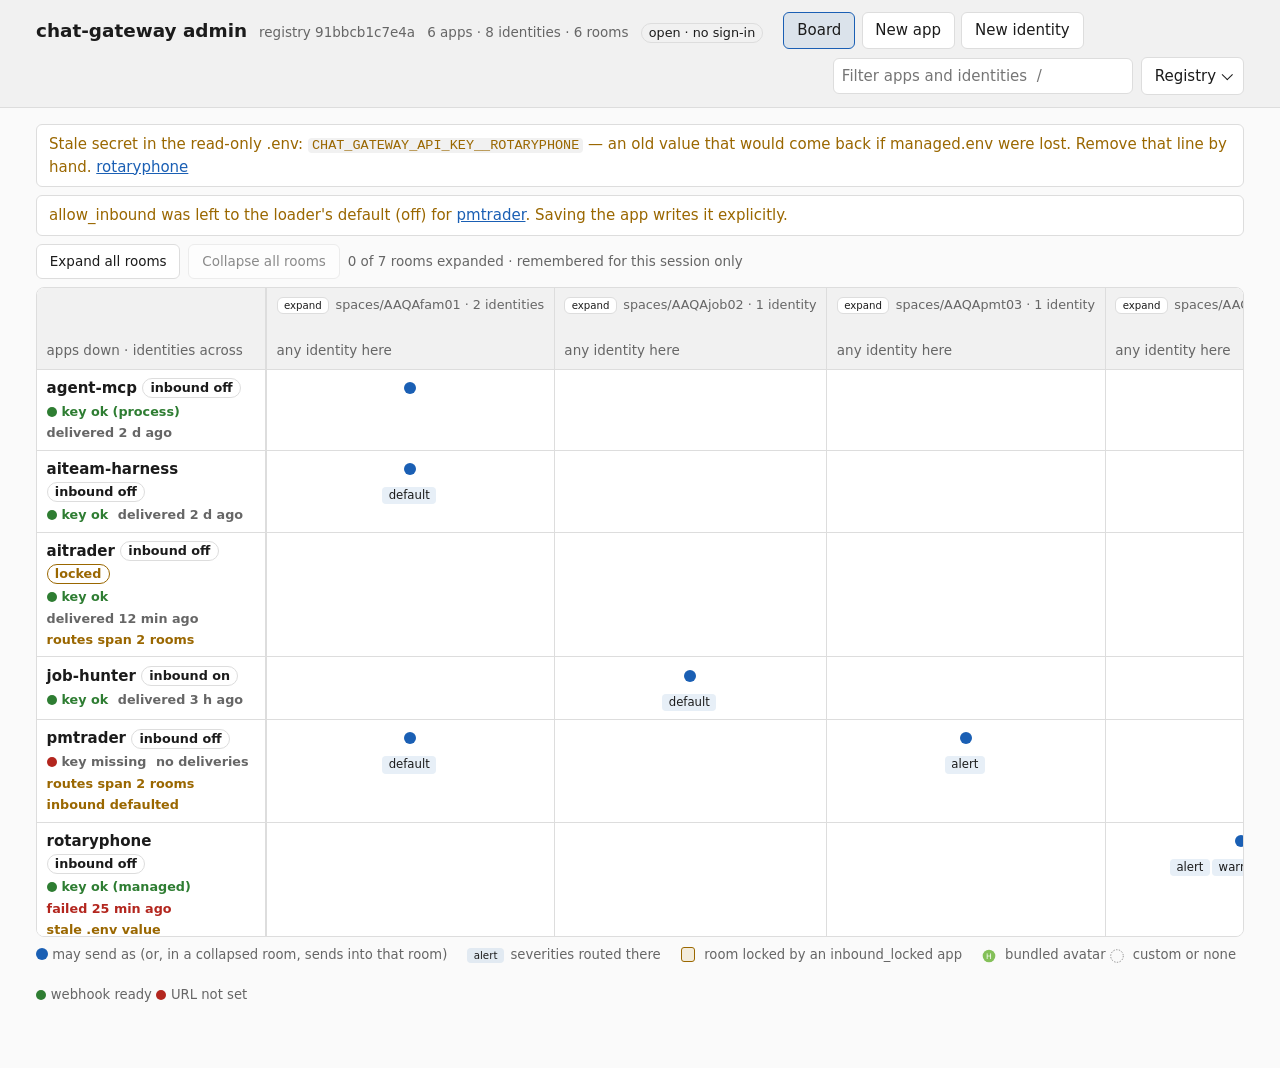
==== docs/design-handoffs/admin-console-ux/mockups/index.html @ a99b8648 "docs(CG-92): admin console management-surface design — grant matrix, inspectors, avatars — with the " ====
<!doctype html>
<!--
  THROWAWAY VISUAL MOCKUP — chat-gateway admin console, CG-92 (recommended option C:
  grant matrix + inspectors). Companion to the CG-92 spec and the handoff overview.

  This is NOT product code. It uses inline <style> and <script>, which the real
  /admin page's CSP forbids; it renders fake data; every "write" only toasts
  (creating an identity and changing an avatar update in-memory fake state so
  the flows can be seen working). Open from file://. No external resources.

  Revision 2026-10-16 (D5, D6): the matrix scrolls in its own bounded region
  with sticky headers and a sticky app column; room groups collapse to one
  column (all collapsed by default; a room expands when it holds a grant of the
  app last opened in an inspector); avatar picker on the new-identity stepper
  and the identity inspector. Inline SVG circles stand in for the twenty PNG
  icons under assets/avatars/png/; the names below are placeholders.

  Fake data mirrors config/registry.example.yaml plus two more apps
  (rotaryphone, pmtrader — pmtrader shares pm-familyworkspace with
  aiteam-harness and agent-mcp) and one unused identity with no room recorded.
  Space ids, keys and env values are invented.
-->
<html lang="en">
<head>
<meta charset="utf-8">
<meta name="viewport" content="width=device-width, initial-scale=1">
<title>Gateway Admin — mockup</title>
<style>
:root { --bg:#fafafa; --fg:#1b1b1b; --muted:#666; --line:#ddd; --accent:#1a5fb4; --warn:#9a6700; --err:#b3261e; --card:#fff; --ok:#2e7d32;
  --panel:#f1f1f1; --locked-bg:rgba(154,103,0,.08); --accent-soft:rgba(26,95,180,.10); --locked-solid:#f3ecdc; }
@media (prefers-color-scheme: dark) { :root { --bg:#161616; --fg:#e8e8e8; --muted:#9a9a9a; --line:#333; --accent:#78aeed; --warn:#e5b45b; --err:#f2b8b5; --card:#1f1f1f; --ok:#8bd08f;
  --panel:#1b1b1b; --locked-bg:rgba(229,180,91,.10); --accent-soft:rgba(120,174,237,.14); --locked-solid:#2a2519; } }
* { box-sizing:border-box; }
html, body { overflow-x:hidden; }
body { margin:0; font:15px/1.5 system-ui, sans-serif; background:var(--bg); color:var(--fg); }
::selection { background:var(--accent); color:#fff; }
a { color:var(--accent); }
button { font:inherit; padding:.4rem .8rem; border:1px solid var(--line); border-radius:6px; background:var(--card); color:var(--fg); cursor:pointer; transition:background .15s, border-color .15s; }
button:hover:not(:disabled) { border-color:var(--muted); }
button:focus-visible, input:focus-visible, select:focus-visible, textarea:focus-visible, [tabindex]:focus-visible, summary:focus-visible { outline:2px solid var(--accent); outline-offset:1px; }
button:disabled { opacity:.5; cursor:not-allowed; }
button.primary { background:var(--accent); color:#fff; border-color:var(--accent); }
button.danger { color:var(--err); border-color:var(--err); }
button.danger-solid { background:var(--err); color:#fff; border-color:var(--err); }
button.link { border:none; background:none; padding:0; color:var(--accent); text-decoration:underline; }
button.toggle { padding:0 .4rem; font-size:.8em; line-height:1.5; margin-right:.4rem; }
input, select, textarea { font:inherit; padding:.35rem .5rem; border:1px solid var(--line); border-radius:6px; background:var(--card); color:var(--fg); width:100%; max-width:100%; }
input[type=checkbox], input[type=radio] { width:auto; margin:0 .4rem 0 0; vertical-align:-2px; }
input:disabled, select:disabled, textarea:disabled { opacity:.6; }
label { display:block; margin:.5rem 0; }
fieldset { border:1px solid var(--line); border-radius:8px; margin:1rem 0; padding:.5rem 1rem 1rem; min-width:0; background:var(--card); }
legend { font-weight:600; padding:0 .3rem; }
h1 { font-size:1.15rem; margin:0; }
h2 { font-size:1.25rem; margin:1.25rem 0 .5rem; }
h3 { font-size:1.05rem; margin:1rem 0 .4rem; }
code { word-break:break-all; font-size:.9em; background:var(--panel); padding:0 .25rem; border-radius:4px; }
pre { overflow-x:auto; max-width:100%; background:var(--panel); border:1px solid var(--line); border-radius:6px; padding:.75rem; font-size:.85em; }
.muted { color:var(--muted); }
.warn { color:var(--warn); }
.error { color:var(--err); }
.ok { color:var(--ok); }
.small { font-size:.9em; }
.vh { position:absolute; width:1px; height:1px; overflow:hidden; clip:rect(0 0 0 0); white-space:nowrap; }
.num { font-variant-numeric:tabular-nums; }

/* shell */
header { border-bottom:1px solid var(--line); background:var(--panel); }
.bar { max-width:1240px; margin:0 auto; padding:.75rem 16px; display:flex; flex-wrap:wrap; gap:.5rem 1rem; align-items:center; }
.bar .title { display:flex; gap:.75rem; align-items:baseline; flex-wrap:wrap; }
.bar nav { display:flex; gap:.4rem; flex-wrap:wrap; }
.bar nav button[aria-current=page] { background:var(--accent-soft); border-color:var(--accent); }
.bar .grow { flex:1 1 220px; display:flex; gap:.5rem; justify-content:flex-end; align-items:center; }
.bar .grow input { max-width:300px; }
details.menu { position:relative; }
details.menu summary { list-style:none; cursor:pointer; padding:.4rem .8rem; border:1px solid var(--line); border-radius:6px; background:var(--card); display:inline-flex; align-items:center; gap:.4rem; }
details.menu summary::after { content:""; width:.45em; height:.45em; border-right:1.5px solid currentColor; border-bottom:1.5px solid currentColor; transform:rotate(45deg) translateY(-2px); }
details.menu[open] summary::after { transform:rotate(-135deg) translateY(2px); }
details.menu .sheet { position:absolute; right:0; top:calc(100% + 4px); min-width:300px; background:var(--card); border:1px solid var(--line); border-radius:8px; padding:.5rem; z-index:5; box-shadow:0 6px 18px rgba(0,0,0,.12); }
details.menu .sheet button { display:block; width:100%; text-align:left; border:none; background:none; padding:.5rem .6rem; border-radius:6px; }
details.menu .sheet button:hover { background:var(--accent-soft); }
details.menu .sheet .small { padding:0 .6rem .4rem; }
main { max-width:1240px; margin:0 auto; padding:1rem 16px 4rem; position:relative; }
#banners p { margin:0 0 .5rem; padding:.5rem .75rem; border:1px solid var(--line); border-radius:6px; background:var(--card); }
#notices { position:fixed; top:.75rem; right:.75rem; display:flex; flex-direction:column; gap:.5rem; z-index:20; max-width:min(420px, calc(100vw - 1.5rem)); }
.notice { background:var(--card); border:1px solid var(--line); border-radius:8px; padding:.6rem .8rem; box-shadow:0 6px 18px rgba(0,0,0,.14); display:flex; gap:.6rem; align-items:flex-start; }
.notice.alert { border-color:var(--err); }
.notice.status { border-color:var(--ok); }
.notice p { margin:0; flex:1; white-space:pre-line; }
.crumb { margin:.25rem 0 .5rem; color:var(--muted); font-size:.95em; }

/* primitives */
.pill { display:inline-block; padding:0 .45rem; margin-right:.25rem; border-radius:999px; border:1px solid var(--line); font-size:.85em; line-height:1.4; vertical-align:middle; }
.pill.warn { color:var(--warn); border-color:var(--warn); }
.pill.err { color:var(--err); border-color:var(--err); }
.chip { display:inline-block; padding:0 .4rem; border-radius:4px; background:var(--accent-soft); color:var(--fg); font-size:.78em; line-height:1.5; margin:.1rem .15rem 0 0; }
.dot { display:inline-block; width:10px; height:10px; border-radius:50%; background:var(--muted); vertical-align:-1px; margin-right:.3rem; }
.dot.ok { background:var(--ok); }
.dot.err { background:var(--err); }
.dot.granted { background:var(--accent); width:12px; height:12px; margin:0; }
.avatar { vertical-align:-4px; margin-right:.3rem; flex:none; }
.avatar.none circle { fill:none; stroke:var(--muted); stroke-dasharray:2 2; }
.card { background:var(--card); border:1px solid var(--line); border-radius:8px; padding:1rem; margin:1rem 0; }
.callout { border:1px solid var(--line); background:var(--panel); border-radius:6px; padding:.5rem .75rem; margin:.5rem 0; font-size:.95em; }
.callout.warn { border-color:var(--warn); }
.callout.err { border-color:var(--err); }
.status-strip { font-size:.85em; color:var(--muted); margin-top:.15rem; display:flex; flex-wrap:wrap; gap:.15rem .6rem; }
.secret { font-family:ui-monospace, monospace; word-break:break-all; background:var(--card); border:1px solid var(--line); border-radius:6px; padding:.5rem; }
.actions { display:flex; gap:.5rem; flex-wrap:wrap; justify-content:flex-end; margin-top:1rem; }
.row { display:flex; gap:.5rem; flex-wrap:wrap; align-items:center; }
.skeleton { height:1em; border-radius:4px; background:linear-gradient(90deg, var(--panel), var(--line), var(--panel)); }
table.plain { width:100%; border-collapse:collapse; margin:.5rem 0; }
table.plain th, table.plain td { text-align:left; padding:.35rem .5rem; border-bottom:1px solid var(--line); vertical-align:top; }
.savebar { position:sticky; bottom:0; background:var(--panel); border-top:1px solid var(--line); padding:.6rem 0; display:flex; gap:.75rem; align-items:center; justify-content:flex-end; margin-top:1rem; }
.savebar .muted { margin-right:auto; }
ol.guide li { margin:.35rem 0; }
.stepper { counter-reset:step; list-style:none; padding:0; margin:0; }
.stepper > li { counter-increment:step; border:1px solid var(--line); border-radius:8px; padding:.75rem 1rem 1rem 3rem; margin:.75rem 0; position:relative; background:var(--card); }
.stepper > li::before { content:counter(step); position:absolute; left:.9rem; top:.9rem; width:1.5rem; height:1.5rem; border-radius:50%; background:var(--accent); color:#fff; font-size:.85em; display:flex; align-items:center; justify-content:center; }
.stepper h3 { margin-top:0; }
.grant { display:grid; grid-template-columns:auto 1fr; gap:.1rem .5rem; align-items:baseline; padding:.3rem 0; border-bottom:1px dashed var(--line); }
.grant:last-child { border-bottom:none; }
.grant .meta { grid-column:2; font-size:.88em; color:var(--muted); }
.roomhead { margin:.75rem 0 .25rem; font-weight:600; font-size:.92em; display:flex; gap:.5rem; align-items:center; flex-wrap:wrap; }
.roomhead.locked { background:var(--locked-bg); padding:.15rem .4rem; border-radius:4px; }

/* avatar picker */
.picker { display:grid; grid-template-columns:repeat(auto-fill, minmax(84px, 1fr)); gap:.4rem; margin:.5rem 0; }
.picker button { display:flex; flex-direction:column; align-items:center; gap:.2rem; padding:.5rem .25rem; font-size:.8em; }
.picker button[aria-pressed=true] { border-color:var(--accent); background:var(--accent-soft); }
.picker button .avatar { margin:0; }

/* matrix — bounded region, sticky headers and app column (D5) */
.matrix-tools { display:flex; gap:.5rem; align-items:center; flex-wrap:wrap; margin:0 0 .5rem; font-size:.9em; }
.matrix-wrap { overflow:auto; max-width:100%; max-height:calc(100vh - 250px); min-height:260px; border:1px solid var(--line); border-radius:8px; background:var(--card); }
table.matrix { border-collapse:separate; border-spacing:0; min-width:100%; }
table.matrix caption { text-align:left; padding:.5rem .75rem; color:var(--muted); font-size:.9em; caption-side:bottom; }
table.matrix th, table.matrix td { padding:.45rem .6rem; border-bottom:1px solid var(--line); border-right:1px solid var(--line); vertical-align:top; text-align:left; }
table.matrix thead th { position:sticky; z-index:3; background:var(--panel); font-weight:500; }
table.matrix thead tr.groups th { top:0; height:2.75rem; white-space:nowrap; font-size:.85em; color:var(--muted); border-bottom:none; }
table.matrix thead tr.idents th { top:2.75rem; min-width:132px; }
table.matrix thead tr.idents th.collapsed { min-width:96px; }
table.matrix th:first-child, table.matrix td:first-child { position:sticky; left:0; background:var(--card); z-index:2; min-width:230px; border-right:2px solid var(--line); }
table.matrix thead th:first-child { z-index:4; background:var(--panel); }
table.matrix thead tr.groups th.locked, table.matrix thead tr.idents th.locked, table.matrix tbody td.locked { background:var(--locked-solid); }
table.matrix thead tr.groups th.locked { color:var(--fg); }
table.matrix thead tr.groups th a { color:inherit; text-decoration:none; }
table.matrix thead tr.groups th a:hover { text-decoration:underline; }
table.matrix thead tr.idents th a { color:var(--fg); text-decoration:none; font-weight:600; }
table.matrix thead tr.idents th a:hover { text-decoration:underline; }
table.matrix thead tr.idents .disp { display:block; font-size:.82em; color:var(--muted); font-weight:400; }
table.matrix tbody th a { color:var(--fg); font-weight:600; text-decoration:none; }
table.matrix tbody th a:hover { text-decoration:underline; }
table.matrix tbody td { text-align:center; }
table.matrix tbody td.cell:hover, table.matrix tbody td.cell:focus-visible { background:var(--accent-soft); cursor:pointer; }
table.matrix tbody tr.selected th, table.matrix tbody tr.selected td { box-shadow:inset 0 0 0 999px var(--accent-soft); }
table.matrix tbody td .chips { display:block; margin-top:.15rem; }
table.matrix tbody tr:last-child th, table.matrix tbody tr:last-child td { border-bottom:none; }
table.matrix [data-grid] { cursor:pointer; }
.legend { display:flex; gap:1.25rem; flex-wrap:wrap; font-size:.88em; color:var(--muted); margin:.5rem 0 0; align-items:center; }
.legend .sw { display:inline-block; width:1.1em; height:1.1em; vertical-align:-3px; margin-right:.3rem; border-radius:3px; }
.cards { display:none; }
.appcard { background:var(--card); border:1px solid var(--line); border-radius:8px; padding:.75rem 1rem; margin:.6rem 0; }
.appcard .chipsrow { margin:.3rem 0 .1rem; }
.appcard .chipsrow .room { display:block; font-size:.8em; color:var(--muted); margin-top:.3rem; }
.appcard .chipsrow .room.locked { background:var(--locked-bg); display:inline-block; padding:0 .3rem; border-radius:3px; }
.appcard .ichip { display:inline-block; border:1px solid var(--line); border-radius:999px; padding:0 .5rem; margin:.15rem .2rem 0 0; font-size:.88em; color:var(--fg); text-decoration:none; }
.appcard .ichip small { color:var(--muted); }

/* dialogs */
dialog { border:1px solid var(--line); border-radius:8px; background:var(--panel); color:var(--fg); padding:1.25rem; max-width:min(560px, calc(100vw - 2rem)); width:100%; }
dialog::backdrop { background:rgba(0,0,0,.4); }
dialog h2 { margin:0 0 .5rem; font-size:1.1rem; }
dialog[data-tone=warn] h2 { color:var(--warn); }
dialog[data-tone=danger] h2 { color:var(--err); }
dialog ul { margin:.25rem 0 .5rem 1.25rem; }
dialog .actions { margin-top:.75rem; }
kbd { font:inherit; font-size:.85em; border:1px solid var(--line); border-bottom-width:2px; border-radius:4px; padding:0 .35rem; background:var(--card); }

/* phone */
@media (max-width:720px) {
  .matrix-wrap, .legend, .matrix-tools { display:none; }
  .cards { display:block; }
  .bar nav { width:100%; }
  .bar nav button { flex:1; }
  .bar .grow { width:100%; justify-content:stretch; }
  .bar .grow input { max-width:none; }
  .actions button, .savebar button { flex:1; min-height:44px; }
  button { min-height:40px; }
  dialog { margin:auto 0 0; max-width:100vw; border-radius:12px 12px 0 0; border-bottom:none; }
}
</style>
</head>
<body>
<header>
  <div class="bar">
    <div class="title"><h1>chat-gateway admin</h1><span id="sha" class="muted small num"></span><span id="counts" class="muted small"></span><span class="pill" title="CG-91 open mode (shell element kept as CG-91 ships it)">open · no sign-in</span></div>
    <nav aria-label="Console">
      <button type="button" id="nav-board">Board</button>
      <button type="button" id="nav-new-app">New app</button>
      <button type="button" id="nav-new-identity">New identity</button>
    </nav>
    <div class="grow">
      <input id="filter" type="search" placeholder="Filter apps and identities  /" aria-label="Filter apps and identities" autocomplete="off">
      <details class="menu" id="regmenu">
        <summary>Registry</summary>
        <div class="sheet">
          <button type="button" id="m-refresh">Refresh view</button>
          <p class="small muted">Re-read what the running gateway holds — picks up a change made from another tab.</p>
          <button type="button" id="m-reload">Reload from disk</button>
          <p class="small muted">Validate registry.yaml as it is on disk and swap it live — after a hand edit.</p>
          <button type="button" id="m-states">States reference (mockup)</button>
          <button type="button" id="m-help">Keyboard shortcuts <kbd>?</kbd></button>
        </div>
      </details>
    </div>
  </div>
</header>
<main>
  <div id="banners"></div>
  <div id="crumb" class="crumb"></div>
  <div id="view" aria-live="polite"></div>
</main>
<div id="notices" aria-label="Notices"></div>
<dialog id="confirm"></dialog>
<dialog id="help" data-tone="none">
  <h2>Keyboard</h2>
  <table class="plain">
    <tr><td><kbd>/</kbd></td><td>Focus the filter</td></tr>
    <tr><td><kbd>Esc</kbd></td><td>Back to the board from any view; Cancel in a dialog</td></tr>
    <tr><td><kbd>?</kbd></td><td>This list</td></tr>
    <tr><td><kbd>←</kbd> <kbd>→</kbd> <kbd>↑</kbd> <kbd>↓</kbd></td><td>Move around the matrix; <kbd>Home</kbd>/<kbd>End</kbd> to row ends. Up from an identity reaches its room header; down from a room header lands on its first column</td></tr>
    <tr><td><kbd>Enter</kbd></td><td>Open the app, identity or room under the focused cell; on a collapsed room's column, expand it</td></tr>
    <tr><td><kbd>Space</kbd></td><td>On a room header: collapse or expand that room</td></tr>
  </table>
  <form method="dialog" class="actions"><button type="submit" class="primary">Close</button></form>
</dialog>

<script>
"use strict";
// ------------------------------------------------------------- helpers ---
const $ = (id) => document.getElementById(id);
function el(tag, attrs, ...children) {
  const n = document.createElement(tag);
  for (const [k, v] of Object.entries(attrs || {})) {
    if (k === "on") for (const [ev, fn] of Object.entries(v)) n.addEventListener(ev, fn);
    else if (k === "text") n.textContent = v;
    else if (v === true) n.setAttribute(k, "");
    else if (v !== false && v != null) n.setAttribute(k, v);
  }
  n.append(...toNodes(children));
  return n;
}
function toNodes(children) {
  const out = [];
  for (const c of children.flat(Infinity)) if (c != null) out.push(c instanceof Node ? c : document.createTextNode(String(c)));
  return out;
}
const SEVERITIES = ["alert", "warning", "info"];
const RULE_6 = "Inbound crosses to a consumer only by that consumer's explicit registry opt-in (hard rule #6).";
const MOCK = " (mockup — nothing written)";
const BASE = "http://192.168.1.20:8099";
// Placeholder names for the twenty bundled PNGs under assets/avatars/png/.
const AVATARS = ["bell", "bot", "chart", "clock", "cloud", "compass", "flag", "gear", "globe", "heart", "home", "key", "leaf", "mail", "phone", "pin", "rocket", "shield", "star", "wrench"];
const avatarUrl = (name) => BASE + "/admin/static/avatars/" + name + ".png";

// ----------------------------------------------------------- fake data ---
const NOW = Date.now(), MIN = 60000, HR = 3600000, DAY = 86400000;
const iso = (ago) => new Date(NOW - ago).toISOString();
const dl = (ago, kind, title, status, detail) => ({ id: Math.floor(ago / 1000), ts: iso(ago), source: "", kind, title, status, detail: detail || "" });
let state = {
  registry_sha256: "91bbcb1c7e4a0f3d55a9c2b1e8d7f6a4",
  mcp_enabled: true,
  shadowed_env_names: ["CHAT_GATEWAY_API_KEY__ROTARYPHONE"],
  inbound_defaulted: ["pmtrader"],
  avatars: AVATARS,
  identities: {
    "aitrader-alerts":    { display: "aitrader",                   mode: "webhook", space: "spaces/AAQAtrdA1", webhook_url_env: "GOOGLE_CHAT_WEBHOOK_URL__AITRADER_ALERTS",     env_resolved: true,  secret_source: ".env",    avatar: "chart" },
    "aitrader-reports":   { display: "aitrader reports",           mode: "webhook", space: "spaces/AAQAtrdR2", webhook_url_env: "GOOGLE_CHAT_WEBHOOK_URL__AITRADER_REPORTS",    env_resolved: true,  secret_source: ".env",    avatar: "clock" },
    "family-reminders":   { display: "Reminders · familyworkspace", mode: "webhook", space: "spaces/AAQAfam01", webhook_url_env: "GOOGLE_CHAT_WEBHOOK_URL__FAMILY_REMINDERS",    env_resolved: true,  secret_source: "managed", avatar: "bell" },
    "job-hunter":         { display: "Job Hunter",                 mode: "webhook", space: "spaces/AAQAjob02", webhook_url_env: "GOOGLE_CHAT_WEBHOOK_URL__JOB_HUNTER",          env_resolved: true,  secret_source: ".env",    avatar: "https://example.com/icons/jobhunter.png" },
    "legacy-notify":      { display: "Legacy notifier",            mode: "webhook", space: "",                 webhook_url_env: "GOOGLE_CHAT_WEBHOOK_URL__LEGACY_NOTIFY",       env_resolved: false, secret_source: "unset",   avatar: null },
    "pm-familyworkspace": { display: "PM · familyworkspace",       mode: "webhook", space: "spaces/AAQAfam01", webhook_url_env: "GOOGLE_CHAT_WEBHOOK_URL__FAMILYWORKSPACE__PM", env_resolved: true,  secret_source: ".env",    avatar: "home" },
    "pmtrader-alerts":    { display: "pmtrader",                   mode: "webhook", space: "spaces/AAQApmt03", webhook_url_env: "GOOGLE_CHAT_WEBHOOK_URL__PMTRADER_ALERTS",     env_resolved: true,  secret_source: "managed", avatar: null },
    "rotaryphone-alerts": { display: "rotaryphone",                mode: "webhook", space: "spaces/AAQArot05", webhook_url_env: "GOOGLE_CHAT_WEBHOOK_URL__ROTARYPHONE",         env_resolved: true,  secret_source: "managed", avatar: "phone" },
  },
  apps: {
    "agent-mcp":      { identities: ["pm-familyworkspace", "family-reminders"], routes: {}, allow_inbound: false, inbound_locked: false, callback_url_set: false, allowed_users: [], unreachable_message_set: false, inbox_pending: 0,
                        key_env: "CHAT_GATEWAY_API_KEY__AGENT_MCP", key_configured: true, key_source: "process",
                        recent_deliveries: [dl(2 * DAY + 3 * HR, "message", "deploy finished: homelab #212", "delivered")] },
    "aiteam-harness": { identities: ["pm-familyworkspace"], routes: { default: "pm-familyworkspace" }, allow_inbound: false, inbound_locked: false, callback_url_set: false, allowed_users: [], unreachable_message_set: false, inbox_pending: 0,
                        key_env: "CHAT_GATEWAY_API_KEY__AITEAM_HARNESS", key_configured: true, key_source: ".env",
                        recent_deliveries: [dl(2 * DAY + 1 * HR, "notify/info", "stage 6 green", "delivered")] },
    "aitrader":       { identities: ["aitrader-alerts", "aitrader-reports"], routes: { alert: "aitrader-alerts", warning: "aitrader-reports", info: "aitrader-reports" }, allow_inbound: false, inbound_locked: true, callback_url_set: false, allowed_users: [], unreachable_message_set: false, inbox_pending: 0,
                        key_env: "CHAT_GATEWAY_API_KEY__AITRADER", key_configured: true, key_source: ".env",
                        recent_deliveries: [dl(5 * HR, "notify/info", "EOD report", "delivered"), dl(2 * HR + 40 * MIN, "heartbeat", "dead-man: strategy-loop missed", "delivered"), dl(1 * HR + 50 * MIN, "notify/alert", "RESOLVED strategy-loop", "delivered"), dl(40 * MIN, "notify/info", "fills 14:00", "delivered"), dl(12 * MIN, "notify/warning", "spread widened AAPL", "delivered")] },
    "job-hunter":     { identities: ["job-hunter"], routes: { default: "job-hunter" }, allow_inbound: true, inbound_locked: false, callback_url_set: true, allowed_users: ["owner@example.com"], unreachable_message_set: true, inbox_pending: 2,
                        key_env: "CHAT_GATEWAY_API_KEY__JOB_HUNTER", key_configured: true, key_source: ".env",
                        recent_deliveries: [dl(3 * HR + 12 * MIN, "message", "3 new matches to review", "delivered")] },
    "pmtrader":       { identities: ["pmtrader-alerts", "pm-familyworkspace"], routes: { default: "pm-familyworkspace", alert: "pmtrader-alerts" }, allow_inbound: false, inbound_locked: false, callback_url_set: false, allowed_users: [], unreachable_message_set: false, inbox_pending: 0,
                        key_env: "CHAT_GATEWAY_API_KEY__PMTRADER", key_configured: false, key_source: "unset",
                        recent_deliveries: [] },
    "rotaryphone":    { identities: ["rotaryphone-alerts"], routes: { alert: "rotaryphone-alerts", warning: "rotaryphone-alerts", info: "rotaryphone-alerts" }, allow_inbound: false, inbound_locked: false, callback_url_set: false, allowed_users: [], unreachable_message_set: false, inbox_pending: 0,
                        key_env: "CHAT_GATEWAY_API_KEY__ROTARYPHONE", key_configured: true, key_source: "managed",
                        recent_deliveries: [dl(6 * HR, "notify/info", "line idle 8h", "delivered"), dl(25 * MIN, "notify/alert", "handset off-hook", "failed", "webhook HTTP 404")] },
  },
};
let draft = null;      // new-app return ticket (page memory only)
let revealData = null; // { app_id, key, key_env, shadows } — in memory only
let filterQ = "";
let selectedApp = null;          // the app last opened in an inspector (session only)
let collapsed = null;            // Set of room keys collapsed on the board (session only; null = not initialised)

// -------------------------------------------------------------- derived ---
const appIds = () => Object.keys(state.apps).sort();
const identNames = () => Object.keys(state.identities).sort();
function holders(name) { return appIds().filter((a) => state.apps[a].identities.includes(name)); }
function routesTo(appId, name) { const app = state.apps[appId]; if (!app) return []; return Object.entries(app.routes).filter(([, v]) => v === name).map(([s]) => s); }
function roomKey(space) { return space ? space.replace(/^spaces\//, "") : "none"; }
// In the product this is state.rooms, published by the server (CG-92 D2); the mock derives it.
function rooms() {
  const map = new Map();
  for (const n of identNames()) {
    const sp = state.identities[n].space;
    const k = roomKey(sp);
    if (!map.has(k)) map.set(k, { key: k, space: sp, identities: [], posting: new Set(), inbound: new Set(), lockedBy: null });
    const r = map.get(k);
    r.identities.push(n);
    for (const a of holders(n)) {
      r.posting.add(a);
      if (sp && state.apps[a].allow_inbound) r.inbound.add(a);
      if (sp && state.apps[a].inbound_locked && !r.lockedBy) r.lockedBy = a;
    }
  }
  return [...map.values()].sort((a, b) => (a.key === "none") - (b.key === "none") || a.key.localeCompare(b.key));
}
function roomOf(name) { return rooms().find((r) => r.identities.includes(name)); }
function roomLabel(space) { return space || "No room recorded"; }
function roomProxy(r) { return r.identities.map((n) => state.identities[n].display).join(", "); }
function appRooms(appId, identities) { return new Set((identities || state.apps[appId].identities).map((n) => state.identities[n] && state.identities[n].space).filter(Boolean)); }
function routeRooms(routes) { return new Set(Object.values(routes).map((n) => state.identities[n] && state.identities[n].space).filter(Boolean)); }
function relTime(ts) {
  const d = NOW - new Date(ts).getTime();
  if (d < MIN) return "just now";
  if (d < HR) return Math.round(d / MIN) + " min ago";
  if (d < DAY) return Math.round(d / HR) + " h ago";
  return Math.round(d / DAY) + " d ago";
}
function lastDelivery(a) { const r = a.recent_deliveries; return r.length ? r[r.length - 1] : null; }
function keyState(a) {
  if (!a.key_configured) return { cls: "err", text: "key missing" };
  return { cls: "ok", text: "key ok" + (a.key_source === "process" ? " (process)" : a.key_source === "managed" ? " (managed)" : "") };
}
function envName(prefix, id) { return prefix + id.toUpperCase().replace(/-/g, "_"); }
function ensureCollapsed() { if (!collapsed) collapsed = new Set(rooms().map((r) => r.key)); }
function expandFor(appId) { ensureCollapsed(); const app = state.apps[appId]; if (!app) return; for (const r of rooms()) if (r.identities.some((n) => app.identities.includes(n))) collapsed.delete(r.key); }

// Avatars: an inline SVG stands in for the bundled PNG; a dashed circle is the neutral mark (custom URL or none).
function avatarMark(value, size) {
  const s = size || 16;
  const ns = "http://www.w3.org/2000/svg";
  const svg = document.createElementNS(ns, "svg");
  svg.setAttribute("width", s); svg.setAttribute("height", s); svg.setAttribute("viewBox", "0 0 20 20");
  const c = document.createElementNS(ns, "circle"); c.setAttribute("cx", "10"); c.setAttribute("cy", "10"); c.setAttribute("r", "9");
  svg.append(c);
  const bundled = value && AVATARS.includes(value);
  svg.setAttribute("class", "avatar" + (bundled ? "" : " none"));
  if (bundled) {
    let h = 0; for (const ch of value) h = (h * 31 + ch.charCodeAt(0)) % 360;
    c.setAttribute("fill", "hsl(" + h + " 45% 55%)");
    const t = document.createElementNS(ns, "text"); t.setAttribute("x", "10"); t.setAttribute("y", "14"); t.setAttribute("text-anchor", "middle"); t.setAttribute("font-size", "11"); t.setAttribute("fill", "#fff"); t.setAttribute("font-family", "system-ui"); t.textContent = value[0].toUpperCase();
    svg.append(t);
  }
  svg.setAttribute("role", "img");
  const title = document.createElementNS(ns, "title"); title.textContent = bundled ? "avatar: " + value : value ? "custom avatar URL" : "no avatar recorded"; svg.append(title);
  return svg;
}
function avatarWords(value) { return !value ? "none recorded" : AVATARS.includes(value) ? "bundled icon “" + value + "”" : "custom URL"; }
// The picker: bundled icons as pressed-state buttons, a custom https URL, or none; shows the URL to paste into Chat.
function avatarPicker(current, onChange) {
  let value = current || null;
  const urlBox = el("input", { class: "secret", readonly: true, "aria-label": "Avatar URL to paste into Google Chat" });
  const custom = el("input", { type: "url", placeholder: "https://… (a public PNG; never a secret)", autocomplete: "off", value: value && !AVATARS.includes(value) ? value : "" });
  const grid = el("div", { class: "picker", role: "group", "aria-label": "Bundled avatars" });
  const render = () => {
    grid.replaceChildren(...AVATARS.map((n) => el("button", { type: "button", "aria-pressed": String(value === n), on: { click: () => { value = n; custom.value = ""; render(); } } }, avatarMark(n, 28), n)),
      el("button", { type: "button", "aria-pressed": String(!value), on: { click: () => { value = null; custom.value = ""; render(); } } }, avatarMark(null, 28), "none"));
    urlBox.value = value ? (AVATARS.includes(value) ? avatarUrl(value) : value) : "";
    onChange && onChange(value);
  };
  custom.addEventListener("input", () => { value = custom.value.trim() || null; grid.querySelectorAll("button").forEach((b) => b.setAttribute("aria-pressed", "false")); urlBox.value = value || ""; onChange && onChange(value); });
  render();
  const wrap = el("div", {}, grid,
    el("label", {}, "Or a custom https URL", custom),
    el("label", {}, "Paste this into the webhook's Avatar URL in Google Chat", urlBox),
    el("div", { class: "row" }, el("button", { type: "button", text: "Select URL", on: { click: () => { urlBox.focus(); urlBox.select(); notify("URL selected — press Ctrl+C (or ⌘C) to copy."); } } }),
      el("span", { class: "muted small", text: "The gateway serves its bundled icons itself; the avatar is a name or a public image URL, never a secret." })));
  wrap.value = () => value;
  return wrap;
}

// ---------------------------------------------------------------- shell ---
function notify(msg, kind) {
  const n = el("div", { class: "notice " + (kind || "status"), role: kind === "alert" ? "alert" : "status" },
    el("p", { text: msg }),
    el("button", { type: "button", text: "Dismiss", on: { click: () => n.remove() } }));
  $("notices").append(n);
  if (kind !== "alert") setTimeout(() => n.remove(), 6000);
}
function view(...nodes) { $("view").replaceChildren(...toNodes(nodes)); }
function crumb(...parts) {
  const nodes = [el("a", { href: "#/", text: "Board" })];
  parts.forEach((p, i) => { nodes.push(" › "); nodes.push(i < parts.length - 1 && p.href ? el("a", { href: p.href, text: p.text }) : el("span", { text: p.text || p })); });
  $("crumb").replaceChildren(...toNodes(parts.length ? nodes : []));
}
function setNav(active) {
  for (const [id, key] of [["nav-board", "board"], ["nav-new-app", "new-app"], ["nav-new-identity", "new-identity"]]) {
    if (key === active) $(id).setAttribute("aria-current", "page"); else $(id).removeAttribute("aria-current");
  }
}
function header() {
  $("sha").textContent = "registry " + state.registry_sha256.slice(0, 12);
  const n = rooms().filter((r) => r.key !== "none").length;
  $("counts").textContent = appIds().length + " apps · " + identNames().length + " identities · " + n + " rooms";
  const b = $("banners"); b.replaceChildren();
  if (state.shadowed_env_names.length) {
    const owners = appIds().filter((a) => state.shadowed_env_names.includes(state.apps[a].key_env));
    b.append(el("p", { class: "warn" }, "Stale secret in the read-only .env: ", el("code", { text: state.shadowed_env_names.join(", ") }),
      " — an old value that would come back if managed.env were lost. Remove that line by hand. ",
      owners.map((a) => el("a", { href: "#/app/" + a, text: a }))));
  }
  if (state.inbound_defaulted.length) {
    b.append(el("p", { class: "warn" }, "allow_inbound was left to the loader's default (off) for ",
      state.inbound_defaulted.map((a, i) => [i ? ", " : null, el("a", { href: "#/app/" + a, text: a })]),
      ". Saving the app writes it explicitly."));
  }
}

// ------------------------------------------------------------ dialogs ---
function typedConfirm({ title, intro, reasons = [], rule, expected, verb, tone }) {
  return new Promise((resolve) => {
    const dlg = $("confirm"); dlg.dataset.tone = tone || "danger";
    const input = el("input", { autocomplete: "off", "aria-label": "Type " + expected + " to confirm" });
    const ok = el("button", { type: "button", class: tone === "warn" ? "primary" : "danger-solid", text: verb, disabled: true });
    const cancel = el("button", { type: "button", text: "Cancel" });
    input.addEventListener("input", () => { ok.disabled = input.value.trim() !== expected; });
    const form = el("form", {},
      el("h2", { text: title }),
      intro ? el("p", { text: intro }) : null,
      reasons.length ? el("ul", {}, reasons.map((r) => el("li", { text: r }))) : null,
      rule ? el("p", { class: "muted small", text: rule }) : null,
      el("label", {}, "Type ", el("strong", { text: expected }), " to confirm", input),
      el("div", { class: "actions" }, cancel, ok));
    form.addEventListener("submit", (ev) => { ev.preventDefault(); if (!ok.disabled) dlg.close("ok"); });
    ok.addEventListener("click", () => dlg.close("ok"));
    cancel.addEventListener("click", () => dlg.close("cancel"));
    const opener = document.activeElement;
    dlg.replaceChildren(form);
    dlg.onclose = () => { resolve(dlg.returnValue === "ok" ? input.value.trim() : null); dlg.returnValue = ""; if (opener && opener.focus) opener.focus(); };
    dlg.showModal(); input.focus();
  });
}
// One-shot "discard?" dialog shared by the new-app draft and a dirty app inspector.
function discardConfirm(what) {
  return new Promise((resolve) => {
    const dlg = $("confirm"); dlg.dataset.tone = "warn";
    const keep = el("button", { type: "button", class: "primary", text: "Keep editing" });
    const discard = el("button", { type: "button", text: "Discard" });
    keep.addEventListener("click", () => dlg.close("keep")); discard.addEventListener("click", () => dlg.close("discard"));
    dlg.replaceChildren(el("h2", { text: "Discard " + what + "?" }), el("p", { class: "muted small", text: "Escape keeps editing." }), el("div", { class: "actions" }, discard, keep));
    dlg.onclose = () => { resolve(dlg.returnValue === "discard"); dlg.returnValue = ""; };
    dlg.showModal(); keep.focus();
  });
}
let dirtyGuard = null; // () => Promise<boolean> — set by a dirty inspector or draft; null when clean
async function leaveAllowed() { if (!dirtyGuard) return true; const ok = await dirtyGuard(); if (ok) dirtyGuard = null; return ok; }

// --------------------------------------------------------------- board ---
function matches(q, ...strs) { return !q || strs.some((s) => (s || "").toLowerCase().includes(q)); }
function toggleRoom(key) {
  ensureCollapsed();
  if (collapsed.has(key)) collapsed.delete(key); else collapsed.add(key);
  board();
  const th = document.querySelector('table.matrix [data-room="' + key + '"][data-grid^="0,"]');
  if (th) { document.querySelectorAll("table.matrix [data-grid]").forEach((x) => { x.tabIndex = -1; }); th.tabIndex = 0; th.focus(); }
}
function board() {
  setNav("board"); crumb(); ensureCollapsed();
  const q = filterQ.trim().toLowerCase();
  const rs = rooms();
  const identOk = (n) => matches(q, n, state.identities[n].display, state.identities[n].space) || holders(n).some((a) => matches(q, a));
  const appOk = (a) => matches(q, a) || state.apps[a].identities.some((n) => matches(q, n, state.identities[n].display, state.identities[n].space));
  const apps = appIds().filter(appOk);
  const groups = rs.map((r) => ({ r, ids: r.identities.filter(identOk), collapsed: collapsed.has(r.key) })).filter((g) => g.ids.length);
  // visible columns: one per identity in an expanded room, one per collapsed room
  const cols = []; groups.forEach((g) => { g.start = cols.length + 1; if (g.collapsed) cols.push({ g, collapsed: true }); else g.ids.forEach((n) => cols.push({ g, name: n })); g.end = cols.length; });

  if (!appIds().length && !identNames().length) return emptyState("both");
  if (!appIds().length) return emptyState("apps");
  if (!identNames().length) return emptyState("identities");

  const groupRow = el("tr", { class: "groups" },
    el("th", { scope: "col", "data-grid": "0,0", "data-span": "0,0", tabindex: "-1" }, el("span", { class: "vh", text: "App" })),
    groups.map((g, gi) => el("th", { scope: "colgroup", colspan: String(g.collapsed ? 1 : g.ids.length), class: g.r.lockedBy ? "locked" : null, "data-grid": "0," + (gi + 1), "data-span": g.start + "," + g.end, "data-room": g.r.key, tabindex: "-1", "data-href": "#/room/" + g.r.key },
      el("button", { type: "button", class: "toggle", text: g.collapsed ? "expand" : "collapse", "aria-expanded": String(!g.collapsed), "aria-label": (g.collapsed ? "Expand" : "Collapse") + " room " + roomLabel(g.r.space), tabindex: "-1", on: { click: (ev) => { ev.stopPropagation(); toggleRoom(g.r.key); } } }),
      el("a", { href: "#/room/" + g.r.key, tabindex: "-1", text: roomLabel(g.r.space) }),
      g.r.lockedBy ? [" ", el("span", { class: "pill warn", text: "locked by " + g.r.lockedBy })] : null,
      g.collapsed ? el("span", { class: "muted", text: " · " + g.ids.length + (g.ids.length === 1 ? " identity" : " identities") }) : null,
      !g.collapsed && g.r.key === "none" ? el("span", { class: "muted", text: " — cannot route inbound; not covered by any lock" }) : null)));
  const identRow = el("tr", { class: "idents" },
    el("th", { scope: "col", "data-grid": "1,0", tabindex: "0" }, el("span", { class: "muted small", text: "apps down · identities across" })),
    cols.map((col, c) => {
      if (col.collapsed) return el("th", { scope: "col", class: "collapsed" + (col.g.r.lockedBy ? " locked" : ""), "data-grid": "1," + (c + 1), "data-room": col.g.r.key, "data-collapsed": "1", tabindex: "-1" },
        el("span", { class: "muted small", text: "any identity here" }));
      const n = col.name; const i = state.identities[n]; const un = !holders(n).length;
      return el("th", { scope: "col", class: col.g.r.lockedBy ? "locked" : null, "data-grid": "1," + (c + 1), tabindex: "-1", "data-href": "#/identity/" + n },
        el("span", { class: "dot " + (i.mode !== "webhook" ? "" : i.env_resolved ? "ok" : "err"), title: i.mode !== "webhook" ? "Chat-app identity" : i.env_resolved ? "webhook ready" : "webhook URL not set" }),
        avatarMark(i.avatar, 16),
        el("a", { href: "#/identity/" + n, tabindex: "-1", text: n }),
        un ? [" ", el("span", { class: "pill", text: "unused" })] : null,
        el("span", { class: "disp", text: i.display }));
    }));
  const rowsN = apps.map((a, ri) => {
    const app = state.apps[a]; const last = lastDelivery(app); const ks = keyState(app);
    const split = routeRooms(app.routes).size > 1;
    const marks = [];
    if (split) marks.push(el("span", { class: "warn", text: "routes span " + routeRooms(app.routes).size + " rooms" }));
    if (state.shadowed_env_names.includes(app.key_env)) marks.push(el("span", { class: "warn", text: "stale .env value" }));
    if (state.inbound_defaulted.includes(a)) marks.push(el("span", { class: "warn", text: "inbound defaulted" }));
    return el("tr", { class: a === selectedApp ? "selected" : null },
      el("th", { scope: "row", "data-grid": (ri + 2) + ",0", tabindex: "-1", "data-href": "#/app/" + a },
        el("a", { href: "#/app/" + a, tabindex: "-1", text: a }), " ",
        el("span", { class: "pill", text: app.allow_inbound ? "inbound on" : "inbound off" }),
        app.inbound_locked ? el("span", { class: "pill warn", text: "locked" }) : null,
        el("div", { class: "status-strip" },
          el("span", { class: ks.cls }, el("span", { class: "dot " + ks.cls }), ks.text),
          el("span", { class: last ? (last.status === "delivered" ? "" : "error") : "", title: last ? last.ts : "" }, last ? last.status + " " + relTime(last.ts) : "no deliveries"),
          marks)),
      cols.map((col, c) => {
        const lockedCls = col.g.r.lockedBy ? "locked " : "";
        if (col.collapsed) {
          const mine = col.g.ids.filter((n) => app.identities.includes(n));
          const sev = mine.flatMap((n) => routesTo(a, n));
          return el("td", { class: lockedCls + "cell", "data-grid": (ri + 2) + "," + (c + 1), "data-room": col.g.r.key, "data-collapsed": "1", tabindex: "-1",
            title: mine.length ? a + " sends into " + roomLabel(col.g.r.space) + " as " + mine.join(", ") + " — Enter expands the room" : a + " does not post into " + roomLabel(col.g.r.space) },
            mine.length ? el("span", { class: "dot granted" }) : null,
            mine.length ? el("span", { class: "vh", text: "sends here as " + mine.join(", ") }) : null,
            sev.length ? el("span", { class: "chips" }, sev.map((s) => el("span", { class: "chip", text: s }))) : null);
        }
        const n = col.name; const granted = app.identities.includes(n); const sev = routesTo(a, n);
        return el("td", { class: lockedCls + "cell", "data-grid": (ri + 2) + "," + (c + 1), tabindex: "-1", "data-href": "#/app/" + a,
          title: granted ? a + " may send as " + n + (sev.length ? " · " + sev.join(", ") + " route" : "") : a + " may not send as " + n },
          granted ? el("span", { class: "dot granted" }) : null,
          granted ? el("span", { class: "vh", text: "may send as" }) : null,
          sev.length ? el("span", { class: "chips" }, sev.map((s) => el("span", { class: "chip", text: s }))) : null);
      }));
  });
  const table = el("table", { class: "matrix" },
    el("caption", { text: "Which app may send as which identity, grouped by room. A column with two or more dots is a shared identity; a collapsed room shows one column — a dot means the app sends into that room." }),
    el("thead", {}, groupRow, identRow), el("tbody", {}, rowsN));
  gridNav(table);
  table.addEventListener("click", (ev) => {
    if (ev.target.closest("button, a")) return;
    const c = ev.target.closest("[data-grid]"); if (!c) return;
    if (c.dataset.collapsed) { toggleRoom(c.dataset.room); return; }
    if (c.dataset.href) location.hash = c.dataset.href;
  });

  const cards = el("div", { class: "cards" }, apps.map((a) => { const app = state.apps[a]; const last = lastDelivery(app); const ks = keyState(app);
    return el("div", { class: "appcard" },
      el("div", {}, el("a", { href: "#/app/" + a }, el("strong", { text: a })), " ", el("span", { class: "pill", text: app.allow_inbound ? "inbound on" : "inbound off" }), app.inbound_locked ? el("span", { class: "pill warn", text: "locked" }) : null),
      el("div", { class: "status-strip" }, el("span", { class: ks.cls }, el("span", { class: "dot " + ks.cls }), ks.text), el("span", { class: last && last.status !== "delivered" ? "error" : "" }, last ? last.status + " " + relTime(last.ts) : "no deliveries")),
      el("div", { class: "chipsrow" }, rs.filter((r) => r.identities.some((n) => app.identities.includes(n))).map((r) => [
        el("span", { class: "room" + (r.lockedBy ? " locked" : "") }, roomLabel(r.space), r.lockedBy ? " · locked by " + r.lockedBy : ""),
        r.identities.filter((n) => app.identities.includes(n)).map((n) => el("a", { class: "ichip", href: "#/identity/" + n }, avatarMark(state.identities[n].avatar, 14), n, routesTo(a, n).length ? el("small", { text: " · " + routesTo(a, n).join(", ") }) : null))])),
      !app.identities.length ? el("p", { class: "muted small", text: "No grants — this app cannot send." }) : null);
  }));

  const allKeys = rs.map((r) => r.key);
  view(
    q ? el("p", { class: "muted small", text: apps.length + " of " + appIds().length + " apps · " + cols.filter((c) => !c.collapsed).length + " identities shown of " + identNames().length + " match “" + filterQ.trim() + "”" }) : null,
    el("div", { class: "matrix-tools" },
      el("button", { type: "button", text: "Expand all rooms", disabled: collapsed.size === 0, on: { click: () => { collapsed.clear(); board(); } } }),
      el("button", { type: "button", text: "Collapse all rooms", disabled: collapsed.size === allKeys.length, on: { click: () => { allKeys.forEach((k) => collapsed.add(k)); board(); } } }),
      el("span", { class: "muted", text: (allKeys.length - collapsed.size) + " of " + allKeys.length + " rooms expanded · remembered for this session only" })),
    el("div", { class: "matrix-wrap", role: "region", "aria-label": "Grant matrix (scrolls)" }, table),
    el("p", { class: "legend" },
      el("span", {}, el("span", { class: "dot granted" }), " may send as (or, in a collapsed room, sends into that room)"),
      el("span", {}, el("span", { class: "chip", text: "alert" }), " severities routed there"),
      el("span", {}, el("span", { class: "sw", style: "background:var(--locked-solid);border:1px solid var(--warn)" }), " room locked by an inbound_locked app"),
      el("span", {}, avatarMark("home", 14), " bundled avatar  ", avatarMark(null, 14), " custom or none"),
      el("span", {}, el("span", { class: "dot ok" }), "webhook ready  ", el("span", { class: "dot err" }), "URL not set")),
    cards);
}
function gridNav(table) {
  table.addEventListener("keydown", (ev) => {
    const cur = ev.target.closest("[data-grid]"); if (!cur) return;
    const [r, c] = cur.dataset.grid.split(",").map(Number);
    if (ev.key === " " && r === 0 && cur.dataset.room) { ev.preventDefault(); toggleRoom(cur.dataset.room); return; }
    if (ev.key === "Enter" || ev.key === " ") {
      ev.preventDefault();
      if (cur.dataset.collapsed) { toggleRoom(cur.dataset.room); return; }
      if (cur.dataset.href) location.hash = cur.dataset.href;
      return;
    }
    const all = [...table.querySelectorAll("[data-grid]")];
    const rowOf = (n) => all.filter((x) => Number(x.dataset.grid.split(",")[0]) === n);
    let target = null;
    switch (ev.key) {
      case "ArrowRight": case "ArrowLeft": case "Home": case "End": {
        const row = rowOf(r); let nc = ev.key === "Home" ? 0 : ev.key === "End" ? row.length - 1 : c + (ev.key === "ArrowRight" ? 1 : -1);
        nc = Math.max(0, Math.min(nc, row.length - 1)); target = row.find((x) => Number(x.dataset.grid.split(",")[1]) === nc); break; }
      case "ArrowUp": {
        if (r === 0) return;
        if (r === 1) target = rowOf(0).find((x) => { const [s, e] = x.dataset.span.split(",").map(Number); return c >= s && c <= e; }); // room header spanning this column
        else target = rowOf(r - 1).find((x) => Number(x.dataset.grid.split(",")[1]) === c);
        break; }
      case "ArrowDown": {
        if (r === 0) { const s = Number(cur.dataset.span.split(",")[0]); target = rowOf(1).find((x) => Number(x.dataset.grid.split(",")[1]) === s); }
        else target = rowOf(r + 1).find((x) => Number(x.dataset.grid.split(",")[1]) === c);
        break; }
      default: return;
    }
    if (!target) return;
    ev.preventDefault(); cur.tabIndex = -1; target.tabIndex = 0; target.focus();
  });
}
function emptyState(kind) {
  const msgs = {
    both: ["Nothing registered yet.", "An app needs an identity to send as, so start there.", ["identity", "app"]],
    apps: [identNames().length + " identities, no apps.", "Nothing can send until an app is registered and granted one.", ["app"]],
    identities: [appIds().length + " apps and nothing to send as.", "Every grant list is empty.", ["identity"]],
  }[kind];
  view(el("div", { class: "card" }, el("h2", { text: msgs[0] }), el("p", { text: msgs[1] }),
    el("div", { class: "row" },
      msgs[2].includes("identity") ? el("button", { type: "button", class: msgs[2][0] === "identity" ? "primary" : "", text: "Create an identity", on: { click: () => { location.hash = "#/new-identity"; } } }) : null,
      msgs[2].includes("app") ? el("button", { type: "button", class: msgs[2][0] === "app" ? "primary" : "", text: "Register an app", on: { click: () => { location.hash = "#/new-app"; } } }) : null),
    el("p", { class: "muted small", text: "Prefer the manual runbook? docs/registering-an-app.md" })));
}

// ------------------------------------------------------- app inspector ---
function optionalField(name, label, isSet, locked) {
  const input = el("input", { name, autocomplete: "off", disabled: locked, placeholder: isSet ? "(set — not shown; type a new value to replace it)" : "(not set)" });
  const parts = [el("label", {}, label, input)];
  if (isSet) {
    const box = el("input", { type: "checkbox", name: name + "-remove", disabled: locked });
    box.addEventListener("change", () => { input.disabled = box.checked || locked; if (box.checked) input.value = ""; });
    parts.push(el("label", { class: "small" }, box, " remove " + name));
  }
  return parts;
}
function appFields(appId, a, opts) {
  const locked = !!a.inbound_locked;
  const ungrant = (opts && opts.ungrant) || null;
  const current = new Set(a.identities);
  const checked = new Set(a.identities.filter((n) => n !== ungrant));
  const routes = Object.assign({}, a.routes);
  const wrap = el("div");
  const grants = el("div");
  const routeBox = el("div");
  const routeLine = el("p", { class: "small" });

  function renderRoutes() {
    const granted = identNames().filter((n) => checked.has(n));
    routeBox.replaceChildren(...["default", ...SEVERITIES].map((sev) => {
      const sel = el("select", { name: "route-" + sev },
        el("option", { value: "", text: sev === "default" ? "— none —" : "(use default)" }),
        granted.map((n) => el("option", { value: n, selected: routes[sev] === n, text: n + " — " + roomLabel(state.identities[n].space) })));
      sel.addEventListener("change", () => { if (sel.value) routes[sev] = sel.value; else delete routes[sev]; renderRouteLine(); });
      return el("label", {}, sev === "default" ? "default (every severity without its own route)" : sev, sel);
    }));
    for (const sev of Object.keys(routes)) if (!checked.has(routes[sev])) delete routes[sev];
    renderRouteLine();
  }
  function renderRouteLine() {
    const rr = routeRooms(routes);
    const hasDefault = !!routes.default; const missing = SEVERITIES.filter((s) => !routes[s] && !hasDefault);
    routeLine.className = "small " + (rr.size > 1 ? "warn" : missing.length ? "error" : "muted");
    if (!Object.keys(routes).length) routeLine.textContent = "No routes — every /v1/notify returns 503. Set a default at least.";
    else if (rr.size > 1) {
      const by = {}; for (const [s, n] of Object.entries(routes)) (by[state.identities[n].space] = by[state.identities[n].space] || []).push(s);
      routeLine.textContent = Object.entries(by).map(([sp, ss]) => ss.join(", ") + " → " + sp).join(" · ") + " — an all-clear will land in a different room from the alert it closes (CG-86).";
    } else routeLine.textContent = "All severities post to one room." + (missing.length ? " Severities with no route and no default (" + missing.join(", ") + ") return 503 at /v1/notify." : "");
  }
  function renderGrants() {
    grants.replaceChildren(...rooms().map((r) => el("div", {},
      el("div", { class: "roomhead" + (r.lockedBy ? " locked" : "") }, roomLabel(r.space), r.lockedBy ? el("span", { class: "pill warn", text: "locked by " + r.lockedBy }) : null,
        r.key === "none" ? el("span", { class: "muted small", text: "cannot route inbound · not covered by any lock" }) : null),
      r.identities.map((n) => {
        const i = state.identities[n];
        const others = holders(n).filter((x) => x !== appId);
        const box = el("input", { type: "checkbox", name: "identity", value: n, checked: checked.has(n), disabled: locked || (r.lockedBy && r.lockedBy !== appId && a.allow_inbound) });
        const note = el("div", { class: "meta" });
        const refresh = () => {
          const parts = [];
          if (box.checked && !current.has(n) && a.allow_inbound && r.space && !appRooms(appId || "", a.identities).has(r.space)) parts.push(el("span", { class: "warn", text: "New room for an inbound app — Save will ask you to confirm (rule #6). " }));
          if (!box.checked && current.has(n) && routesTo(appId || "", n).length) parts.push(el("span", { class: "warn", text: "Also removes its routes: " + routesTo(appId, n).join(", ") + " → " + n + ". " }));
          if (r.lockedBy && r.lockedBy !== appId && a.allow_inbound) parts.push(el("span", { text: "Room locked by " + r.lockedBy + " — an inbound app cannot be granted an identity here. " }));
          parts.push(el("span", { text: others.length ? "also held by " + others.join(", ") : "held by no other app" }));
          note.replaceChildren(...parts);
        };
        box.addEventListener("change", () => { if (box.checked) checked.add(n); else checked.delete(n); refresh(); renderRoutes(); });
        refresh();
        return el("div", { class: "grant" }, el("label", { style: "margin:0" }, box, avatarMark(i.avatar, 14), el("strong", { text: n }), " ", el("span", { class: "muted small", text: i.display }),
          i.mode === "webhook" && !i.env_resolved ? el("span", { class: "pill err", text: "URL not set" }) : null), note);
      }))));
  }
  renderGrants(); renderRoutes();

  const allow = el("input", { type: "checkbox", name: "allow_inbound", checked: a.allow_inbound, disabled: locked && !a.allow_inbound });
  const receives = el("p", { class: "muted small" });
  const renderReceives = () => {
    if (!allow.checked) { receives.textContent = "Receives inbound from: nothing (inbound off)."; return; }
    const rr = [...appRooms(appId || "", [...checked])];
    receives.textContent = rr.length ? "Receives inbound from: " + rr.join(", ") + " — every message and card interaction in those rooms." : "Receives inbound from: no room yet — grant an identity with a room.";
  };
  allow.addEventListener("change", renderReceives); grants.addEventListener("change", renderReceives); renderReceives();

  wrap.append(
    el("fieldset", {}, el("legend", { text: "Sends as" }),
      locked ? el("div", { class: "callout", text: "Grants on an inbound_locked app are a registry file edit, not a console action. Routes and display names stay editable here." }) : el("p", { class: "muted small", text: "Granting an identity lets this app post as it. Several apps may hold one identity; the room it posts into is shown above each group." }),
      grants),
    el("fieldset", {}, el("legend", { text: "Routes" }),
      el("p", { class: "muted small", text: "Severity picks the identity, and the identity picks the room. Only granted identities can be routes." }),
      routeBox, routeLine),
    el("fieldset", {}, el("legend", { text: "Inbound" }),
      locked ? el("div", { class: "callout", text: "This app is inbound_locked. Inbound can be narrowed here, never widened." }) : null,
      el("label", {}, allow, " allow_inbound", !a.allow_inbound && !locked ? el("span", { class: "muted small", text: "  — turning this on asks for a typed confirmation" }) : null),
      receives,
      optionalField("callback_url", "callback_url (push delivery; none = poll only)", !!a.callback_url_set, locked),
      el("label", {}, "allowed_users (one email per line; empty = anyone in the room)", el("textarea", { name: "allowed_users", rows: "3" }, (a.allowed_users || []).join("\n"))),
      optionalField("unreachable_message", "unreachable_message (in-thread text when the callback is down)", !!a.unreachable_message_set, false)));
  wrap.read = () => ({ identities: [...identNames().filter((n) => checked.has(n))], routes: Object.assign({}, routes), allow_inbound: allow.checked });
  return wrap;
}
function wideningReasons(a, next) {
  const reasons = [];
  if (next.allow_inbound && !a.allow_inbound) reasons.push("allow_inbound");
  if (next.allow_inbound && a.allow_inbound) { const before = appRooms("", a.identities); for (const sp of appRooms("", next.identities)) if (!before.has(sp)) { reasons.push("identity spaces added"); break; } }
  return reasons;
}
function appView(appId, params) {
  const a = state.apps[appId];
  if (!a) { crumb({ text: "unknown app" }); view(el("div", { class: "card" }, el("h2", { text: "No app “" + appId + "”" }), el("p", {}, el("a", { href: "#/", text: "Back to the board" })))); return; }
  setNav(null); crumb({ text: "App " + appId });
  selectedApp = appId; expandFor(appId);
  const ungrant = params.get("ungrant");
  const fields = appFields(appId, a, { ungrant });
  const save = el("button", { type: "submit", class: "primary", text: "Save", disabled: !ungrant });
  const dirtyNote = el("span", { class: "muted small", text: ungrant ? "Unsaved changes — " + ungrant + " is unchecked; review and save." : "No changes" });
  const markDirty = () => { save.disabled = false; dirtyNote.textContent = "Unsaved changes"; dirtyGuard = () => discardConfirm("unsaved changes to " + appId); };
  if (ungrant) dirtyGuard = () => discardConfirm("unsaved changes to " + appId);
  const form = el("form", {}, fields, el("div", { class: "savebar" }, dirtyNote, el("button", { type: "button", text: "Discard", on: { click: () => { dirtyGuard = null; appView(appId, new URLSearchParams()); } } }), save));
  form.addEventListener("input", markDirty); form.addEventListener("change", markDirty);
  form.addEventListener("submit", async (ev) => {
    ev.preventDefault();
    const next = fields.read();
    const reasons = wideningReasons(a, next);
    if (reasons.length && a.inbound_locked) { notify("Not a console action — " + appId + " is inbound_locked: widening (" + reasons.join(", ") + ") is a registry file edit. " + RULE_6, "alert"); return; }
    if (reasons.length) {
      const typed = await typedConfirm({ title: "Confirm: widen inbound for " + appId, intro: "The server refused this save until you confirm:", reasons, rule: RULE_6, expected: appId, verb: "Widen inbound", tone: "warn" });
      if (typed === null) { notify("Cancelled."); return; }
    }
    notify("Saved " + appId + ". Live now." + MOCK); save.disabled = true; dirtyNote.textContent = "No changes"; dirtyGuard = null;
  });

  const keyLine = !a.key_configured
    ? el("p", { class: "error" }, el("span", { class: "dot err" }), "Missing — this app cannot authenticate. Mint a key to fix it.")
    : el("p", { class: "ok" }, el("span", { class: "dot ok" }), "Configured · from " + (a.key_source === "managed" ? "managed.env" : a.key_source === ".env" ? "the hand-written .env" : "the process environment"));
  const canRotate = a.key_source !== "process";
  const rotateBtn = el("button", { type: "button", text: a.key_configured ? "Rotate key…" : "Mint a key…", disabled: !canRotate, on: { click: async () => {
    const typed = await typedConfirm({ title: (a.key_configured ? "Rotate" : "Mint") + " the API key for " + appId, intro: a.key_configured ? "The current key stops working the instant you confirm. The new key is shown once." : "The new key is shown once.", expected: appId, verb: a.key_configured ? "Rotate key" : "Mint key", tone: "danger" });
    if (typed === null) { notify("Cancelled."); return; }
    revealData = { app_id: appId, key_env: a.key_env, key: fakeKey(), shadows: state.shadowed_env_names.includes(a.key_env) || a.key_source === ".env" };
    dirtyGuard = null; location.hash = "#/reveal";
  } } });
  const deliveries = a.recent_deliveries.length
    ? el("table", { class: "plain small" }, el("thead", {}, el("tr", {}, ["When", "Kind", "Status", "Detail"].map((h) => el("th", { text: h })))),
        el("tbody", {}, [...a.recent_deliveries].reverse().map((d) => el("tr", {}, el("td", { class: "num", title: d.ts, text: relTime(d.ts) }), el("td", { text: d.kind }), el("td", { class: d.status === "delivered" ? "ok" : "error", text: d.status }), el("td", { class: "muted", text: d.detail || d.title })))))
    : el("p", { class: "muted small", text: "No deliveries since the gateway started. The log is in memory; the newest five are shown." });
  const deleteReason = a.inbound_locked ? "Deleting an inbound_locked app is a registry file edit, not a console action." : a.inbox_pending ? a.inbox_pending + " unpolled inbound repl" + (a.inbox_pending === 1 ? "y" : "ies") + " — poll or drain its inbox first, then delete." : "";

  view(
    el("h2", {}, appId, " ", el("span", { class: "pill", text: a.allow_inbound ? "inbound on" : "inbound off" }), a.inbound_locked ? el("span", { class: "pill warn", text: "locked" }) : null),
    el("p", { class: "muted small" }, "API key env var ", el("code", { text: a.key_env })),
    el("div", { class: "card" }, el("h3", { text: "API key" }), keyLine,
      !canRotate ? el("div", { class: "callout", text: "Set in the gateway's process environment, which overrides managed.env at boot — rotate it in the compose environment, not here." }) : null,
      state.shadowed_env_names.includes(a.key_env) ? el("div", { class: "callout warn", text: "An older value of " + a.key_env + " is still in the read-only .env — inert now, but it would come back if managed.env were lost. Remove that line by hand." }) : null,
      el("div", { class: "row" }, rotateBtn)),
    form,
    el("div", { class: "card" }, el("h3", { text: "Recent deliveries" }), deliveries),
    el("div", { class: "card" }, el("h3", { text: "Danger zone" }),
      el("p", { class: "muted small", text: "Deleting closes this app's queued messages as unroutable" + (a.key_source === "managed" ? " and removes its managed key." : ".") }),
      el("button", { type: "button", class: "danger", text: "Delete app…", disabled: !!deleteReason, on: { click: async () => {
        const typed = await typedConfirm({ title: "Delete app " + appId + "?", intro: "Its queued messages close as unroutable." + (a.key_source === "managed" ? " Its managed key is removed from managed.env." : ""), expected: appId, verb: "Delete app", tone: "danger" });
        if (typed === null) { notify("Cancelled."); return; }
        notify("Deleted " + appId + "." + MOCK); dirtyGuard = null; location.hash = "#/";
      } } }),
      deleteReason ? el("div", { class: "callout", text: deleteReason }) : null));
}

// -------------------------------------------------- identity inspector ---
function identityView(name) {
  const i = state.identities[name];
  if (!i) { crumb({ text: "unknown identity" }); view(el("div", { class: "card" }, el("h2", { text: "No identity “" + name + "”" }), el("p", {}, el("a", { href: "#/", text: "Back to the board" })))); return; }
  setNav(null); crumb({ text: "Identity " + name });
  const r = roomOf(name); const hs = holders(name);
  const locker = appIds().find((a) => state.apps[a].inbound_locked && state.apps[a].identities.includes(name));
  const status = i.mode !== "webhook"
    ? el("p", { class: "muted" }, el("span", { class: "dot" }), "Chat-app identity (mode: app) — sends through the service account; no webhook to replace here.")
    : i.env_resolved ? el("p", { class: "ok" }, el("span", { class: "dot ok" }), "Webhook ready · " + (i.secret_source === "managed" ? "managed.env" : i.secret_source === ".env" ? "the hand-written .env" : "the process environment"))
    : el("p", { class: "error" }, el("span", { class: "dot err" }), "Webhook URL not set — " + i.webhook_url_env + " is unset; sends as this identity fail at dispatch.");

  const dispRow = el("div", { class: "row" });
  const showDisp = () => dispRow.replaceChildren(el("span", {}, "Display name: ", el("strong", { text: i.display })), el("button", { type: "button", text: "Rename…", on: { click: editDisp } }));
  const editDisp = () => {
    const inp = el("input", { value: i.display, "aria-label": "Display name", autocomplete: "off", style: "max-width:320px" });
    dispRow.replaceChildren(el("label", { style: "margin:0;flex:1" }, el("span", { class: "vh", text: "Display name" }), inp),
      el("button", { type: "button", class: "primary", text: "Save", on: { click: () => { if (!inp.value.trim()) { notify("display is required", "alert"); return; } i.display = inp.value.trim(); notify("Saved display name for " + name + "." + MOCK); showDisp(); } } }),
      el("button", { type: "button", text: "Cancel", on: { click: showDisp } }));
    inp.focus(); inp.select();
  };
  showDisp();

  // Avatar card: what is recorded, and a picker to change it (D6).
  const avatarCard = el("div", { class: "card" });
  const showAvatar = () => avatarCard.replaceChildren(el("h3", { text: "Avatar" }),
    el("div", { class: "row" }, avatarMark(i.avatar, 32), el("span", {}, "Recorded: " + avatarWords(i.avatar), i.avatar && !AVATARS.includes(i.avatar) ? el("span", { class: "muted small", text: " — " + i.avatar }) : null),
      el("button", { type: "button", text: "Change avatar…", on: { click: editAvatar } })),
    el("p", { class: "muted small", text: "The icon Chat shows is set in the webhook's dialog in Google Chat; the gateway cannot set it. What is recorded here is which icon you chose, so the board can show it and you can paste its URL again when the webhook is recreated." }));
  const editAvatar = () => {
    const picker = avatarPicker(i.avatar);
    avatarCard.replaceChildren(el("h3", { text: "Avatar" }), picker,
      el("div", { class: "callout", text: "Recording an avatar here does not change the webhook. Open the webhook in Google Chat and paste the URL above into its Avatar URL field." }),
      el("div", { class: "actions" }, el("button", { type: "button", text: "Cancel", on: { click: showAvatar } }),
        el("button", { type: "button", class: "primary", text: "Save avatar", on: { click: () => { i.avatar = picker.value(); notify("Saved avatar for " + name + "." + MOCK); showAvatar(); } } })));
  };
  showAvatar();

  const replaceDisabled = i.mode !== "webhook" ? "Not a webhook identity." : locker ? "Held by inbound_locked app " + locker + " — replacing its webhook is a registry file edit." : i.secret_source === "process" ? "Its URL is set in the process environment; change it there." : "";
  const deleteDisabled = hs.length ? "Remove it from " + hs.length + " app" + (hs.length > 1 ? "s" : "") + " first." : "";

  view(
    el("h2", {}, avatarMark(i.avatar, 24), name, " ", r.lockedBy ? el("span", { class: "pill warn", text: "room locked by " + r.lockedBy }) : null, !hs.length ? el("span", { class: "pill", text: "unused" }) : null),
    el("p", { class: "muted small" }, "Room ", el("a", { href: "#/room/" + r.key, text: roomLabel(r.space) }), " · webhook env var ", el("code", { text: i.webhook_url_env || "—" })),
    el("div", { class: "card" }, status, el("p", { class: "muted small", text: "The sender name and avatar Chat shows are fixed by the webhook itself; the display name below is what /v1/identities reports." }), dispRow),
    avatarCard,
    el("div", { class: "card" }, el("h3", { text: "Held by" }),
      hs.length ? el("table", { class: "plain" }, el("tbody", {}, hs.map((a) => el("tr", {},
          el("td", {}, el("a", { href: "#/app/" + a, text: a }), " ", state.apps[a].inbound_locked ? el("span", { class: "pill warn", text: "locked" }) : null, state.apps[a].allow_inbound ? el("span", { class: "pill", text: "inbound on" }) : null),
          el("td", { class: "muted small", text: routesTo(a, name).length ? routesTo(a, name).join(", ") + " route" : "granted, no route" }),
          el("td", { style: "text-align:right" }, state.apps[a].inbound_locked ? el("span", { class: "muted small", text: "file edit" }) : el("button", { type: "button", text: "Remove grant…", on: { click: () => { location.hash = "#/app/" + a + "?ungrant=" + encodeURIComponent(name); } } }))))))
        : el("p", { class: "muted", text: "Not granted to any app. Nothing can send as this identity — grant it from an app, or delete it." })),
    el("div", { class: "card" }, el("h3", { text: "Also posting into this room" }),
      r.key === "none" ? el("p", { class: "muted small", text: "No room recorded for this identity, so the gateway cannot say who else posts there. Replacing the webhook records the room." })
      : r.identities.filter((n) => n !== name).length ? el("p", {}, r.identities.filter((n) => n !== name).map((n, k) => [k ? ", " : null, el("a", { href: "#/identity/" + n, text: n }), el("span", { class: "muted small", text: " (" + state.identities[n].display + ")" })]))
      : el("p", { class: "muted", text: "No other identity posts into " + r.space + "." }),
      r.lockedBy ? el("div", { class: "callout", text: "Locked by " + r.lockedBy + " (inbound_locked): no other app may receive inbound from this room, and webhooks of identities here are replaced only by a file edit." }) : null),
    el("div", { class: "card" }, el("h3", { text: "Actions" }),
      el("div", { class: "row" },
        el("button", { type: "button", text: "Replace webhook…", disabled: !!replaceDisabled, on: { click: () => { location.hash = "#/identity/" + name + "/replace"; } } }),
        el("button", { type: "button", class: "danger", text: "Delete…", disabled: !!deleteDisabled, on: { click: async () => {
          const typed = await typedConfirm({ title: "Delete identity " + name + "?", intro: (i.secret_source === "managed" ? "Its webhook URL is removed from managed.env. " : "") + "Nothing holds it, so no app loses a grant.", expected: name, verb: "Delete identity", tone: "danger" });
          if (typed === null) { notify("Cancelled."); return; }
          notify("Deleted " + name + "." + MOCK); location.hash = "#/";
        } } })),
      replaceDisabled ? el("div", { class: "callout", text: "Replace webhook: " + replaceDisabled }) : null,
      deleteDisabled ? el("div", { class: "callout", text: "Delete: " + deleteDisabled + " Use “Remove grant…” beside each holder above." }) : null));
}

// ------------------------------------------------------ room inspector ---
function roomView(key) {
  const r = rooms().find((x) => x.key === key);
  if (!r) { crumb({ text: "unknown room" }); view(el("div", { class: "card" }, el("h2", { text: "No room “" + key + "”" }), el("p", {}, el("a", { href: "#/", text: "Back to the board" })))); return; }
  setNav(null); crumb({ text: "Room " + roomLabel(r.space) });
  view(
    el("h2", {}, roomLabel(r.space), " ", r.lockedBy ? el("span", { class: "pill warn", text: "locked by " + r.lockedBy }) : null),
    r.key === "none"
      ? el("div", { class: "callout warn", text: "These identities have no space recorded. They cannot route inbound (no owner can be found for a message with no room) and are not covered by any inbound_locked app's lock. Replacing an identity's webhook records its room." })
      : el("p", { class: "muted small", text: "The gateway knows this Chat room only by its id, derived from webhook URLs. Posting here: " + roomProxy(r) + "." }),
    el("div", { class: "card" }, el("h3", { text: "Identities posting here" }),
      el("table", { class: "plain" }, el("tbody", {}, r.identities.map((n) => { const i = state.identities[n]; return el("tr", {},
        el("td", {}, el("span", { class: "dot " + (i.mode !== "webhook" ? "" : i.env_resolved ? "ok" : "err") }), avatarMark(i.avatar, 14), el("a", { href: "#/identity/" + n, text: n })),
        el("td", { class: "muted small", text: i.display }),
        el("td", { class: "muted small", text: holders(n).length ? "held by " + holders(n).join(", ") : "unused" })); })))),
    el("div", { class: "card" }, el("h3", { text: "Apps posting into this room" }),
      r.posting.size ? el("p", {}, [...r.posting].sort().map((a, k) => [k ? ", " : null, el("a", { href: "#/app/" + a, text: a })])) : el("p", { class: "muted", text: "None." })),
    el("div", { class: "card" }, el("h3", { text: "Inbound from this room" }),
      r.inbound.size ? el("p", {}, "Received by ", [...r.inbound].sort().map((a, k) => [k ? ", " : null, el("a", { href: "#/app/" + a, text: a })]), " — every message and card interaction here.")
        : el("p", { class: "muted", text: r.key === "none" ? "Cannot be routed: no room." : "No app receives inbound from this room; its events are counted as suppressed and never stored." }),
      r.lockedBy ? el("div", { class: "callout", text: "Locked by " + r.lockedBy + " (inbound_locked). From the console: no other app can be made inbound while holding an identity here, " + r.lockedBy + "'s grants cannot change, and the webhooks of identities here cannot be replaced. Those are registry file edits." }) : null));
}

// ------------------------------------------------------------ new app ---
function newApp() {
  setNav("new-app"); crumb({ text: "New app" });
  const d = draft || { app_id: "", identities: [], routes: {}, allow_inbound: false, inbound_locked: false, callback_url_set: false, unreachable_message_set: false, allowed_users: [] };
  if (d.pendingIdentity && state.identities[d.pendingIdentity]) { if (!d.identities.includes(d.pendingIdentity)) d.identities.push(d.pendingIdentity); }
  const idInput = el("input", { name: "app_id", required: true, pattern: "[a-z0-9][a-z0-9\\-]{0,62}", autocomplete: "off", placeholder: "e.g. rotaryphone", value: d.app_id });
  const envHint = el("p", { class: "muted small" });
  const idErr = el("p", { class: "error small" });
  const upd = () => { const v = idInput.value.trim(); envHint.textContent = v ? "API key env var: " + envName("CHAT_GATEWAY_API_KEY__", v) : "The env-var name is derived from the id."; idErr.textContent = v && !/^[a-z0-9][a-z0-9-]{0,62}$/.test(v) ? "Lowercase letters, digits and hyphens; must not start with “_” or “-”." : (state.apps[v] ? "An app with this id already exists." : ""); };
  idInput.addEventListener("input", upd); upd();
  const fields = appFields("", d, {});
  const snapshot = () => Object.assign(fields.read(), { app_id: idInput.value.trim(), inbound_locked: false, callback_url_set: false, unreachable_message_set: false, allowed_users: [] });
  dirtyGuard = () => discardConfirm("the unsaved new app");
  const form = el("form", {},
    el("fieldset", {}, el("legend", { text: "1 · App id" }), el("label", {}, "App id", idInput), envHint, idErr),
    el("p", { class: "small" }, "2 · Sends as — pick existing identities below, or ",
      el("button", { type: "button", class: "link", text: "create a new identity (you will come back here)", on: { click: () => { draft = snapshot(); dirtyGuard = null; location.hash = "#/new-identity?return=new-app"; } } }), "."),
    fields,
    el("div", { class: "savebar" }, el("span", { class: "muted small", text: d.pendingIdentity ? "Back from creating " + d.pendingIdentity + " — it is pre-checked." : "Nothing is written until you create the app." }),
      el("button", { type: "button", text: "Discard draft", on: { click: async () => { if (await discardConfirm("the unsaved new app")) { draft = null; dirtyGuard = null; location.hash = "#/"; } } } }),
      el("button", { type: "submit", class: "primary", text: "Create app and mint key" })));
  form.addEventListener("submit", async (ev) => {
    ev.preventDefault(); upd(); if (idErr.textContent) { idInput.focus(); return; }
    const appId = idInput.value.trim(); const next = fields.read();
    if (next.allow_inbound) {
      const typed = await typedConfirm({ title: "Confirm: " + appId + " starts with inbound on", intro: "The server refuses this create until you confirm:", reasons: ["allow_inbound"], rule: RULE_6, expected: appId, verb: "Create with inbound", tone: "warn" });
      if (typed === null) { notify("Cancelled."); return; }
    }
    draft = null; dirtyGuard = null;
    revealData = { app_id: appId, key_env: envName("CHAT_GATEWAY_API_KEY__", appId), key: fakeKey(), shadows: false, created: true };
    location.hash = "#/reveal";
  });
  view(el("h2", { text: "New app" }), el("p", { class: "muted small", text: "Four decisions, then the key is minted and shown once." }), form);
}
function fakeKey() { const a = "ABCDEFGHIJKLMNOPQRSTUVWXYZabcdefghijklmnopqrstuvwxyz0123456789-_"; let s = "cgk_"; for (let k = 0; k < 43; k++) s += a[Math.floor(Math.random() * a.length)]; return s; }

// ------------------------------------------------------- new identity ---
function newIdentity(params) {
  setNav("new-identity"); crumb({ text: "New identity" });
  const ret = params.get("return");
  const picker = avatarPicker(null);
  const name = el("input", { name: "name", required: true, autocomplete: "off", placeholder: "e.g. rotaryphone-alerts" });
  const nameHint = el("p", { class: "muted small" });
  const nameErr = el("p", { class: "error small" });
  name.addEventListener("input", () => { const v = name.value.trim(); nameHint.textContent = v ? "Webhook env var: " + envName("GOOGLE_CHAT_WEBHOOK_URL__", v) : ""; nameErr.textContent = v && !/^[a-z0-9][a-z0-9-]{0,62}$/.test(v) ? "Lowercase letters, digits and hyphens." : state.identities[v] ? "An identity with this name already exists." : ""; });
  const display = el("input", { name: "display", required: true, autocomplete: "off", placeholder: "what /v1/identities reports, e.g. “PM · familyworkspace”" });
  const url = el("input", { name: "webhook_url", type: "password", autocomplete: "off", required: true, placeholder: "https://chat.googleapis.com/v1/spaces/…/messages?key=…&token=…" });
  const urlErr = el("p", { class: "error small" });
  const form = el("form", {},
    el("ol", { class: "stepper" },
      el("li", {}, el("h3", { text: "Pick an avatar, then create the webhook in Google Chat" }),
        el("p", { class: "muted small", text: "The name and avatar of a webhook are fixed when it is created in Chat; the gateway cannot set them. Choose the icon first so you have its URL ready to paste." }),
        picker,
        el("ol", { class: "guide small" },
          el("li", { text: "Open the Google Chat space this identity should post into." }),
          el("li", { text: "Space name ▸ Apps & integrations ▸ Webhooks ▸ Add webhook." }),
          el("li", { text: "Set the name; paste the avatar URL above into Avatar URL. Both are fixed at creation and cannot be changed later without a new webhook." }),
          el("li", { text: "Save and copy the whole webhook URL." }))),
      el("li", {}, el("h3", { text: "Name it here" }),
        el("label", {}, "Identity name", name), nameHint, nameErr,
        el("label", {}, "Display name", display),
        el("p", { class: "muted small", text: "Tip: put the room in the display name (“PM · familyworkspace”) — the gateway knows rooms only by id, so this is how the board labels them." })),
      el("li", {}, el("h3", { text: "Paste the webhook URL" }),
        el("label", {}, "Webhook URL", url), urlErr,
        el("p", { class: "muted small", text: "Stored in managed.env. Never shown again — not here, not in the registry, not in any log. The room id is derived from it. The avatar you picked is recorded on the identity." }))),
    el("div", { class: "actions" }, ret ? el("button", { type: "button", text: "Back to new app without creating", on: { click: () => { location.hash = "#/new-app"; } } }) : null, el("button", { type: "submit", class: "primary", text: "Create identity" })));
  form.addEventListener("submit", (ev) => {
    ev.preventDefault();
    const n = name.value.trim(); if (!n || nameErr.textContent) { name.focus(); return; }
    const m = /^https:\/\/chat\.googleapis\.com\/v1\/spaces\/([A-Za-z0-9_-]+)\/messages\?(?=.*\bkey=)(?=.*\btoken=)/.exec(url.value.trim());
    if (!m) { urlErr.textContent = "Not a Google Chat incoming-webhook URL (https://chat.googleapis.com/v1/spaces/<id>/messages?key=…&token=…). Copy the whole URL from the space's webhook settings."; url.focus(); return; }
    const space = "spaces/" + m[1];
    state.identities[n] = { display: display.value.trim() || n, mode: "webhook", space, webhook_url_env: envName("GOOGLE_CHAT_WEBHOOK_URL__", n), env_resolved: true, secret_source: "managed", avatar: picker.value() };
    url.value = "";
    header(); if (collapsed) collapsed.add(roomKey(space));
    if (ret === "new-app" && draft) draft.pendingIdentity = n;
    crumb({ text: "New identity" }, { text: "created" });
    view(el("div", { class: "card" }, el("h2", {}, avatarMark(picker.value(), 24), "Identity " + n + " created"),
      el("p", {}, "Room ", el("a", { href: "#/room/" + roomKey(space), text: space }), ". Its webhook URL is in managed.env; avatar " + avatarWords(picker.value()) + MOCK + "."),
      el("p", { class: "muted small", text: "Not granted to any app yet — nothing can send as it until an app holds it." }),
      el("div", { class: "row" },
        ret === "new-app" ? el("button", { type: "button", class: "primary", text: "Back to new app (pre-granted)", on: { click: () => { location.hash = "#/new-app"; } } }) : null,
        el("button", { type: "button", class: ret ? "" : "primary", text: "Open identity", on: { click: () => { location.hash = "#/identity/" + n; } } }),
        el("button", { type: "button", text: "Board", on: { click: () => { location.hash = "#/"; } } }))));
  });
  view(el("h2", { text: "New identity (Chat webhook)" }), ret ? el("p", { class: "muted small", text: "Launched from New app — your draft is kept and the new identity will be pre-checked when you return." }) : null, form);
}

// ---------------------------------------------------- replace webhook ---
function replaceView(name) {
  const i = state.identities[name]; if (!i) { identityView(name); return; }
  setNav(null); crumb({ text: "Identity " + name, href: "#/identity/" + name }, { text: "Replace webhook" });
  const hs = holders(name); const inboundHolders = hs.filter((a) => state.apps[a].allow_inbound);
  const locker = appIds().find((a) => state.apps[a].inbound_locked && state.apps[a].identities.includes(name));
  if (locker) { view(el("h2", { text: "Replace webhook for " + name }), el("div", { class: "callout", text: "Not a console action — " + name + " is held by inbound_locked app " + locker + ". Replace its webhook by editing managed.env/.env on the box, then Registry › Reload from disk." })); return; }
  const url = el("input", { type: "password", autocomplete: "off", "aria-label": "New webhook URL", placeholder: "https://chat.googleapis.com/v1/spaces/…/messages?key=…&token=…" });
  const urlErr = el("p", { class: "error small" });
  const pretend = el("input", { type: "checkbox" });
  const avatarLine = i.avatar ? el("li", {}, "Set the avatar again — paste ", el("code", { text: AVATARS.includes(i.avatar) ? avatarUrl(i.avatar) : i.avatar }), " into Avatar URL (the recorded ", avatarWords(i.avatar), ").") : el("li", { text: "Set the name and avatar again — they are fixed at creation. No avatar is recorded for this identity; pick one on the identity page if you want its URL kept." });
  view(
    el("h2", { text: "Replace webhook for " + name }),
    el("ol", { class: "guide" },
      el("li", { text: "Google Chat has no regenerate button: in the space, delete the old webhook." }),
      el("li", { text: "Create a new one with the same name." }), avatarLine,
      el("li", { text: "Copy the whole URL and paste it below. The old URL stops being used the moment you confirm." })),
    el("div", { class: "card" }, el("h3", { text: "Consequences" }),
      el("p", {}, hs.length ? ["Held by ", hs.map((a, k) => [k ? ", " : null, el("a", { href: "#/app/" + a, text: a })]), " — every one of them posts through the new webhook from now on."] : "Held by no app — nothing posts through this identity today."),
      el("ul", { class: "small" },
        el("li", { text: "Same room (" + roomLabel(i.space) + "): nothing else changes; a rotated webhook moves nothing." }),
        el("li", {}, "Different room: " + (inboundHolders.length ? "inbound app" + (inboundHolders.length > 1 ? "s " : " ") + inboundHolders.join(", ") + " start" + (inboundHolders.length > 1 ? "" : "s") + " receiving that room's messages — you will be asked to type the identity name (rule #6)." : "no inbound app holds this identity, so nothing widens; the room id is updated."))),
      i.space ? null : el("p", { class: "warn small", text: "No room is recorded for this identity today; replacing records one." })),
    el("label", {}, "New webhook URL", url), urlErr,
    el("label", { class: "muted small" }, pretend, " Mockup only: pretend the pasted URL is in a different room"),
    el("div", { class: "actions" }, el("button", { type: "button", text: "Cancel", on: { click: () => { location.hash = "#/identity/" + name; } } }),
      el("button", { type: "button", class: "primary", text: "Replace webhook", on: { click: async () => {
        if (!/^https:\/\/chat\.googleapis\.com\/v1\/spaces\/[A-Za-z0-9_-]+\/messages\?/.test(url.value.trim())) { urlErr.textContent = "Not a Google Chat incoming-webhook URL. Copy the whole URL from the space's webhook settings."; url.focus(); return; }
        if (pretend.checked && inboundHolders.length) {
          const typed = await typedConfirm({ title: "Confirm: move " + name + " to another room", intro: "The server refused this replace until you confirm:", reasons: ["identity " + name + " is held by inbound app(s) " + inboundHolders.join(", ") + ": moving it to another space widens what they receive"], rule: RULE_6, expected: name, verb: "Replace webhook", tone: "warn" });
          if (typed === null) { notify("Cancelled."); return; }
        }
        url.value = ""; notify("Webhook replaced for " + name + "." + MOCK); location.hash = "#/identity/" + name;
      } } })));
}

// --------------------------------------------------------------- reveal ---
function reveal() {
  if (!revealData) { crumb({ text: "Key" }); view(el("div", { class: "card" }, el("h2", { text: "No key to show" }), el("p", { text: "A key is shown exactly once, at the moment it is minted. If you reloaded this page the key is gone — rotate again to get a new one." }), el("p", {}, el("a", { href: "#/", text: "Back to the board" })))); return; }
  const r = revealData; setNav(null); crumb({ text: "App " + r.app_id, href: "#/app/" + r.app_id }, { text: "API key" });
  const keyBox = el("input", { class: "secret", readonly: true, value: r.key, "aria-label": "API key, shown once" });
  const select = () => { keyBox.focus(); keyBox.select(); notify("Key selected — press Ctrl+C (or ⌘C) to copy."); };
  const secure = false; // the real page is plain HTTP on the LAN; the mockup shows that case
  const curl = "printf 'url = \"%s\"\\nheader = \"Authorization: Bearer %s\"\\nheader = \"Content-Type: application/json\"\\ndata = \"%s\"\\n' \\\n  \"" + BASE + "/v1/notify\" \"$CHAT_GATEWAY_API_KEY\" '{\\\"severity\\\":\\\"info\\\",\\\"title\\\":\\\"hello\\\"}' \\\n  | curl --config -";
  const py = "from chat_gateway.client import GatewayClient\nimport os\ngw = GatewayClient(\"" + BASE + "\", api_key=os.environ[\"CHAT_GATEWAY_API_KEY\"])\ngw.notify(\"info\", \"hello\")";
  const mcp = JSON.stringify({ mcpServers: { "chat-gateway": { type: "http", url: BASE + "/mcp", headers: { Authorization: "Bearer ${CHAT_GATEWAY_API_KEY}" } } } }, null, 2);
  const result = el("p", { role: "status", class: "small" });
  view(
    el("h2", { text: (r.created ? "App created · " : "") + "API key for " + r.app_id }),
    el("div", { class: "callout warn", text: "This is the only time this key is shown. Put it in the consuming app's secret store now. Leave this page and it is gone; rotate again to get a new one." }),
    el("div", { class: "card" },
      el("label", {}, el("span", { class: "vh", text: "API key" }), keyBox),
      el("div", { class: "row" },
        el("button", { type: "button", class: "primary", text: "Select key", on: { click: select } }),
        el("button", { type: "button", text: secure ? "Copy" : "Copy — selects on HTTP", title: "The clipboard API needs HTTPS; on this LAN page the key is selected for you instead.", on: { click: () => { if (secure && navigator.clipboard) navigator.clipboard.writeText(r.key).then(() => notify("Copied."), select); else select(); } } }),
        el("span", { class: "muted small" }, "env var in the consumer: ", el("code", { text: "CHAT_GATEWAY_API_KEY" }), " · gateway URL ", el("code", { text: BASE }))),
      r.shadows ? el("div", { class: "callout warn", text: "The OLD value of " + r.key_env + " is still in the read-only .env. It is inert now, but would revive if managed.env were lost — remove that line by hand." }) : null),
    el("details", {}, el("summary", { text: "curl (key stays out of argv)" }), el("pre", { text: curl })),
    el("details", {}, el("summary", { text: "Python" }), el("pre", { text: py })),
    state.mcp_enabled ? el("details", {}, el("summary", { text: "MCP client config" }), el("pre", { text: mcp })) : null,
    el("div", { class: "card" }, el("h3", { text: "Send test notification" }),
      el("p", { class: "muted small", text: "Posts a fixed info message with this key and waits for the delivery log to say delivered or failed. 202 enqueued is not delivery." }),
      el("button", { type: "button", text: "Send test", on: { click: () => fakeTest(result) } }), result),
    el("div", { class: "actions" }, el("button", { type: "button", class: "primary", text: "Done — I have stored the key", on: { click: () => { revealData = null; location.hash = "#/app/" + r.app_id; } } })));
  keyBox.focus();
}
function fakeTest(out) {
  out.className = "small"; out.textContent = "Sending…";
  setTimeout(() => { out.textContent = "Waiting… (enqueued)"; }, 600);
  setTimeout(() => { out.className = "small ok"; out.textContent = "delivered · " + new Date().toISOString().slice(11, 19) + "Z · webhook HTTP 200" + MOCK; }, 2200);
}

// ------------------------------------------------------- states page ---
function statesView() {
  setNav(null); crumb({ text: "States reference (mockup)" });
  const sk = el("div", { class: "matrix-wrap", "aria-busy": "true", style: "min-height:0" }, el("span", { class: "vh", text: "Loading registry…" }), el("table", { class: "matrix" }, el("tbody", {}, [0, 1, 2, 3].map(() => el("tr", {}, el("th", {}, el("div", { class: "skeleton", style: "width:60%" })), [0, 1, 2, 3, 4].map(() => el("td", {}, el("div", { class: "skeleton", style: "width:40%;margin:auto" }))))))));
  view(
    el("h2", { text: "States reference" }),
    el("p", { class: "muted small", text: "Static renderings of the states the spec specifies, for the builder and for Polisher. Not reachable from the product nav." }),
    el("h3", { text: "Loading" }), sk,
    el("h3", { text: "Empty" }),
    el("div", { class: "card" }, el("h2", { text: "Nothing registered yet." }), el("p", { text: "An app needs an identity to send as, so start there." }), el("div", { class: "row" }, el("button", { type: "button", class: "primary", text: "Create an identity" }), el("button", { type: "button", text: "Register an app" })), el("p", { class: "muted small", text: "Prefer the manual runbook? docs/registering-an-app.md" })),
    el("h3", { text: "403 — not a console action (inline, at the control)" }),
    el("div", { class: "callout", text: "Not a console action — aitrader is inbound_locked. Change its identities by editing registry.yaml on the box, then use Registry › Reload from disk. Still editable here: routes, display names." }),
    el("h3", { text: "409 — the registry changed (panel above the form; edits kept)" }),
    el("div", { class: "card" }, el("p", { class: "warn" }, el("strong", { text: "The registry changed since this page loaded." }), " Your edits are kept."),
      el("div", { class: "row" }, el("button", { type: "button", class: "primary", text: "Refresh view" }), el("span", { class: "muted small", text: "pick up a change made from another tab or the console" })),
      el("div", { class: "row" }, el("button", { type: "button", text: "Reload from disk" }), el("span", { class: "muted small", text: "pick up a hand edit to registry.yaml — validates the file, then swaps it live" })),
      el("p", { class: "muted small", text: "Then compare and Save again. With a machine-readable category only the matching button is offered." })),
    el("h3", { text: "Other 409s keep the server's words and add the recovery" }),
    el("div", { class: "callout err", text: "identity 'pm-familyworkspace' is still granted to: agent-mcp, aiteam-harness, pmtrader — remove it from those apps first. Use “Remove grant…” beside each holder on the identity page." }),
    el("div", { class: "callout err", text: "app 'job-hunter' has 2 unpolled inbound repl(ies) — poll or drain its inbox first, then delete." }),
    el("div", { class: "callout err", text: "GOOGLE_CHAT_WEBHOOK_URL__PMTRADER is already used by identity 'pmtrader-alerts' — pick another id (the console derives the variable name from it)." }),
    el("h3", { text: "428 — typed confirmation (native dialog)" }),
    el("p", { class: "small" }, el("button", { type: "button", text: "Open the widening dialog", on: { click: () => typedConfirm({ title: "Confirm: widen inbound for job-hunter", intro: "The server refused this save until you confirm:", reasons: ["allow_inbound", "identity spaces added"], rule: RULE_6, expected: "job-hunter", verb: "Widen inbound", tone: "warn" }).then((t) => notify(t === null ? "Cancelled." : "Confirmed." + MOCK)) } }), " ",
      el("button", { type: "button", class: "danger", text: "Open the delete dialog", on: { click: () => typedConfirm({ title: "Delete app pmtrader?", intro: "Its queued messages close as unroutable.", expected: "pmtrader", verb: "Delete app", tone: "danger" }).then((t) => notify(t === null ? "Cancelled." : "Confirmed." + MOCK)) } }), " ",
      el("button", { type: "button", text: "Open the discard dialog", on: { click: () => discardConfirm("unsaved changes to pmtrader").then((d) => notify(d ? "Discarded." : "Kept editing.")) } })),
    el("h3", { text: "422 — at the field" }),
    el("label", {}, "Webhook URL", el("input", { type: "password", value: "https://example.com/hook", "aria-invalid": "true", readonly: true })),
    el("p", { class: "error small", text: "Not a Google Chat incoming-webhook URL (https://chat.googleapis.com/v1/spaces/<id>/messages?key=…&token=…). Copy the whole URL from the space's webhook settings." }),
    el("label", {}, "Avatar", el("input", { value: "http://example.com/icon.png", "aria-invalid": "true", readonly: true })),
    el("p", { class: "error small", text: "avatar must be one of the bundled icon names or an https URL." }),
    el("h3", { text: "Error on load" }),
    el("div", { class: "card" }, el("h2", { text: "Could not load the registry view" }), el("p", { class: "error", text: "HTTP 503 — the admin key equals app 'agent-mcp''s API key — mint a separate admin key (hard rule #4)" }), el("button", { type: "button", class: "primary", text: "Retry" })),
    el("h3", { text: "Notices" }),
    el("p", { class: "small" }, el("button", { type: "button", text: "Status notice", on: { click: () => notify("Saved rotaryphone. Live now.") } }), " ", el("button", { type: "button", text: "Alert notice", on: { click: () => notify("Typed confirmation needed — widening inbound (allow_inbound) requires typing the app id to confirm. " + RULE_6, "alert") } })));
}

// --------------------------------------------------------------- router ---
let currentHash = "";
function render() {
  const h = location.hash.replace(/^#\/?/, "");
  const [path, qs] = h.split("?");
  const params = new URLSearchParams(qs || "");
  const parts = path.split("/").filter(Boolean).map(decodeURIComponent);
  $("regmenu").removeAttribute("open");
  header(); currentHash = location.hash;
  if (!parts.length) return board();
  switch (parts[0]) {
    case "app": return appView(parts[1] || "", params);
    case "identity": return parts[2] === "replace" ? replaceView(parts[1]) : identityView(parts[1] || "");
    case "room": return roomView(parts[1] || "");
    case "new-app": return newApp();
    case "new-identity": return newIdentity(params);
    case "reveal": return reveal();
    case "states": return statesView();
    default: crumb({ text: "not found" }); view(el("div", { class: "card" }, el("h2", { text: "No such view" }), el("p", {}, el("a", { href: "#/", text: "Back to the board" }))));
  }
}
// Navigation guard: a dirty inspector or draft asks before the view changes. Back/Forward is
// intercepted by restoring the current hash first and asking, so the view never changes
// before the operator chooses.
let restoring = false;
async function route() {
  if (restoring) { restoring = false; return; }
  if (dirtyGuard && location.hash !== currentHash) {
    const target = location.hash;
    restoring = true; history.replaceState(null, "", currentHash);
    const ok = await dirtyGuard();
    if (!ok) { restoring = false; return; }
    dirtyGuard = null; restoring = false; location.hash = target; return;
  }
  render();
}
window.addEventListener("hashchange", route);
document.addEventListener("DOMContentLoaded", () => {
  $("nav-board").addEventListener("click", () => { if (location.hash === "#/" || !location.hash) { leaveAllowed().then((ok) => { if (ok) board(); }); } else location.hash = "#/"; });
  $("nav-new-app").addEventListener("click", () => { location.hash = "#/new-app"; });
  $("nav-new-identity").addEventListener("click", () => { location.hash = "#/new-identity"; });
  $("m-refresh").addEventListener("click", () => { $("regmenu").removeAttribute("open"); notify("View refreshed from the running gateway." + MOCK); render(); });
  $("m-reload").addEventListener("click", () => { $("regmenu").removeAttribute("open"); notify("Reloaded registry.yaml from disk and swapped it live." + MOCK); render(); });
  $("m-states").addEventListener("click", () => { location.hash = "#/states"; });
  $("m-help").addEventListener("click", () => { $("regmenu").removeAttribute("open"); $("help").showModal(); });
  $("filter").addEventListener("input", (ev) => { filterQ = ev.target.value; if (!location.hash.replace(/^#\/?/, "")) board(); else location.hash = "#/"; });
  document.addEventListener("keydown", (ev) => {
    const inField = /^(INPUT|TEXTAREA|SELECT)$/.test(document.activeElement.tagName);
    if ($("confirm").open || $("help").open) return;
    if (ev.key === "/" && !inField) { ev.preventDefault(); $("filter").focus(); }
    else if (ev.key === "?" && !inField) { ev.preventDefault(); $("help").showModal(); }
    else if (ev.key === "Escape" && !inField && location.hash.replace(/^#\/?/, "")) { if (!location.hash.includes("reveal")) location.hash = "#/"; }
  });
  document.addEventListener("click", (ev) => { const m = $("regmenu"); if (m.open && !m.contains(ev.target)) m.removeAttribute("open"); });
  render();
});
</script>
</body>
</html>
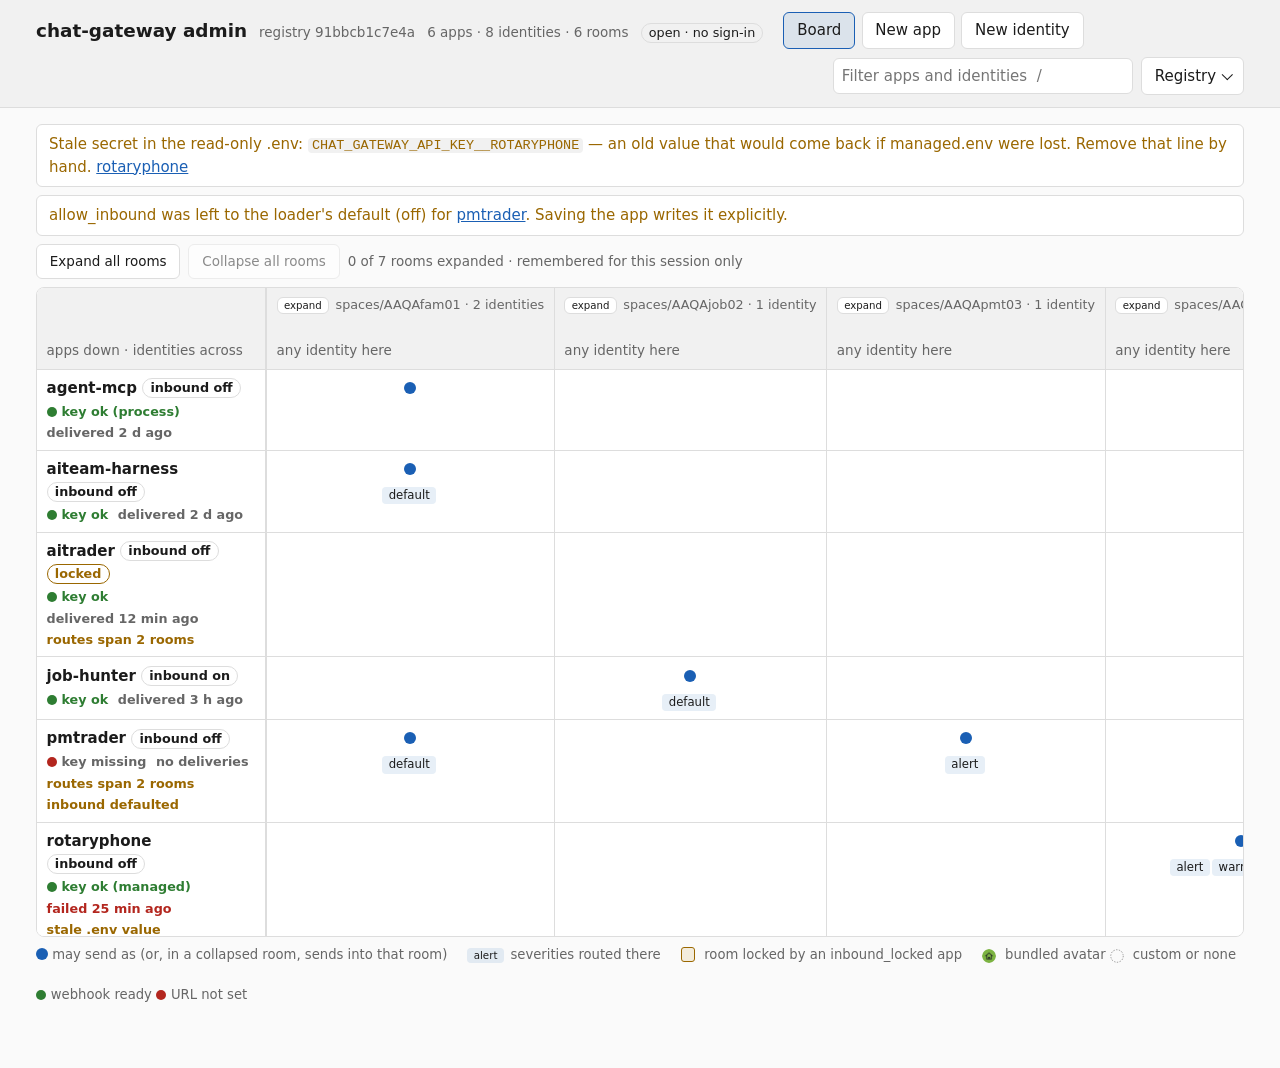
==== commit 94627f7e: "docs(CG-92): spec amendments — public avatar URL, two-home packaging with a drift test, real icons i" ====
--- a/docs/design-handoffs/admin-console-ux/mockups/index.html
+++ b/docs/design-handoffs/admin-console-ux/mockups/index.html
@@ -97,7 +97,7 @@
 .dot.ok { background:var(--ok); }
 .dot.err { background:var(--err); }
 .dot.granted { background:var(--accent); width:12px; height:12px; margin:0; }
-.avatar { vertical-align:-4px; margin-right:.3rem; flex:none; }
+.avatar { vertical-align:-4px; margin-right:.3rem; flex:none; border-radius:50%; object-fit:cover; }
 .avatar.none circle { fill:none; stroke:var(--muted); stroke-dasharray:2 2; }
 .card { background:var(--card); border:1px solid var(--line); border-radius:8px; padding:1rem; margin:1rem 0; }
 .callout { border:1px solid var(--line); background:var(--panel); border-radius:6px; padding:.5rem .75rem; margin:.5rem 0; font-size:.95em; }
@@ -259,9 +259,12 @@
 const RULE_6 = "Inbound crosses to a consumer only by that consumer's explicit registry opt-in (hard rule #6).";
 const MOCK = " (mockup — nothing written)";
 const BASE = "http://192.168.1.20:8099";
-// Placeholder names for the twenty bundled PNGs under assets/avatars/png/.
-const AVATARS = ["bell", "bot", "chart", "clock", "cloud", "compass", "flag", "gear", "globe", "heart", "home", "key", "leaf", "mail", "phone", "pin", "rocket", "shield", "star", "wrench"];
-const avatarUrl = (name) => BASE + "/admin/static/avatars/" + name + ".png";
+// The twenty bundled PNGs (assets/avatars/png/), copied beside this file as avatars/<name>.png.
+// In the product the page renders them from /admin/static/avatars/<name>.png.
+const AVATARS = ["agent", "alert", "build", "calendar", "database", "deploy", "finance", "heartbeat", "home", "info", "jobs", "messages", "phone", "report", "resolved", "search", "security", "server", "trading", "warning"];
+// The URL handed to the operator is the PUBLIC raw GitHub URL (R1): Google fetches avatars
+// from the internet and the gateway is LAN-bound. Gateway-served PNGs are for this page only.
+const avatarUrl = (name) => "https://raw.githubusercontent.com/mmackelprang/chat-gateway/main/assets/avatars/png/" + name + ".png";
 
 // ----------------------------------------------------------- fake data ---
 const NOW = Date.now(), MIN = 60000, HR = 3600000, DAY = 86400000;
@@ -274,9 +277,9 @@
   inbound_defaulted: ["pmtrader"],
   avatars: AVATARS,
   identities: {
-    "aitrader-alerts":    { display: "aitrader",                   mode: "webhook", space: "spaces/AAQAtrdA1", webhook_url_env: "GOOGLE_CHAT_WEBHOOK_URL__AITRADER_ALERTS",     env_resolved: true,  secret_source: ".env",    avatar: "chart" },
-    "aitrader-reports":   { display: "aitrader reports",           mode: "webhook", space: "spaces/AAQAtrdR2", webhook_url_env: "GOOGLE_CHAT_WEBHOOK_URL__AITRADER_REPORTS",    env_resolved: true,  secret_source: ".env",    avatar: "clock" },
-    "family-reminders":   { display: "Reminders · familyworkspace", mode: "webhook", space: "spaces/AAQAfam01", webhook_url_env: "GOOGLE_CHAT_WEBHOOK_URL__FAMILY_REMINDERS",    env_resolved: true,  secret_source: "managed", avatar: "bell" },
+    "aitrader-alerts":    { display: "aitrader",                   mode: "webhook", space: "spaces/AAQAtrdA1", webhook_url_env: "GOOGLE_CHAT_WEBHOOK_URL__AITRADER_ALERTS",     env_resolved: true,  secret_source: ".env",    avatar: "trading" },
+    "aitrader-reports":   { display: "aitrader reports",           mode: "webhook", space: "spaces/AAQAtrdR2", webhook_url_env: "GOOGLE_CHAT_WEBHOOK_URL__AITRADER_REPORTS",    env_resolved: true,  secret_source: ".env",    avatar: "report" },
+    "family-reminders":   { display: "Reminders · familyworkspace", mode: "webhook", space: "spaces/AAQAfam01", webhook_url_env: "GOOGLE_CHAT_WEBHOOK_URL__FAMILY_REMINDERS",    env_resolved: true,  secret_source: "managed", avatar: "calendar" },
     "job-hunter":         { display: "Job Hunter",                 mode: "webhook", space: "spaces/AAQAjob02", webhook_url_env: "GOOGLE_CHAT_WEBHOOK_URL__JOB_HUNTER",          env_resolved: true,  secret_source: ".env",    avatar: "https://example.com/icons/jobhunter.png" },
     "legacy-notify":      { display: "Legacy notifier",            mode: "webhook", space: "",                 webhook_url_env: "GOOGLE_CHAT_WEBHOOK_URL__LEGACY_NOTIFY",       env_resolved: false, secret_source: "unset",   avatar: null },
     "pm-familyworkspace": { display: "PM · familyworkspace",       mode: "webhook", space: "spaces/AAQAfam01", webhook_url_env: "GOOGLE_CHAT_WEBHOOK_URL__FAMILYWORKSPACE__PM", env_resolved: true,  secret_source: ".env",    avatar: "home" },
@@ -354,24 +357,18 @@
 function ensureCollapsed() { if (!collapsed) collapsed = new Set(rooms().map((r) => r.key)); }
 function expandFor(appId) { ensureCollapsed(); const app = state.apps[appId]; if (!app) return; for (const r of rooms()) if (r.identities.some((n) => app.identities.includes(n))) collapsed.delete(r.key); }
 
-// Avatars: an inline SVG stands in for the bundled PNG; a dashed circle is the neutral mark (custom URL or none).
+// Avatars: a bundled icon renders as the real PNG (avatars/<name>.png beside this file; the
+// product serves /admin/static/avatars/<name>.png). Custom URL or none → a neutral dashed circle.
 function avatarMark(value, size) {
   const s = size || 16;
+  const bundled = value && AVATARS.includes(value);
+  if (bundled) return el("img", { class: "avatar", src: "avatars/" + value + ".png", alt: "", width: String(s), height: String(s), title: "avatar: " + value });
   const ns = "http://www.w3.org/2000/svg";
   const svg = document.createElementNS(ns, "svg");
-  svg.setAttribute("width", s); svg.setAttribute("height", s); svg.setAttribute("viewBox", "0 0 20 20");
+  svg.setAttribute("width", s); svg.setAttribute("height", s); svg.setAttribute("viewBox", "0 0 20 20"); svg.setAttribute("class", "avatar none"); svg.setAttribute("role", "img");
   const c = document.createElementNS(ns, "circle"); c.setAttribute("cx", "10"); c.setAttribute("cy", "10"); c.setAttribute("r", "9");
-  svg.append(c);
-  const bundled = value && AVATARS.includes(value);
-  svg.setAttribute("class", "avatar" + (bundled ? "" : " none"));
-  if (bundled) {
-    let h = 0; for (const ch of value) h = (h * 31 + ch.charCodeAt(0)) % 360;
-    c.setAttribute("fill", "hsl(" + h + " 45% 55%)");
-    const t = document.createElementNS(ns, "text"); t.setAttribute("x", "10"); t.setAttribute("y", "14"); t.setAttribute("text-anchor", "middle"); t.setAttribute("font-size", "11"); t.setAttribute("fill", "#fff"); t.setAttribute("font-family", "system-ui"); t.textContent = value[0].toUpperCase();
-    svg.append(t);
-  }
-  svg.setAttribute("role", "img");
-  const title = document.createElementNS(ns, "title"); title.textContent = bundled ? "avatar: " + value : value ? "custom avatar URL" : "no avatar recorded"; svg.append(title);
+  const title = document.createElementNS(ns, "title"); title.textContent = value ? "custom avatar URL" : "no avatar recorded";
+  svg.append(c, title);
   return svg;
 }
 function avatarWords(value) { return !value ? "none recorded" : AVATARS.includes(value) ? "bundled icon “" + value + "”" : "custom URL"; }
@@ -382,8 +379,8 @@
   const custom = el("input", { type: "url", placeholder: "https://… (a public PNG; never a secret)", autocomplete: "off", value: value && !AVATARS.includes(value) ? value : "" });
   const grid = el("div", { class: "picker", role: "group", "aria-label": "Bundled avatars" });
   const render = () => {
-    grid.replaceChildren(...AVATARS.map((n) => el("button", { type: "button", "aria-pressed": String(value === n), on: { click: () => { value = n; custom.value = ""; render(); } } }, avatarMark(n, 28), n)),
-      el("button", { type: "button", "aria-pressed": String(!value), on: { click: () => { value = null; custom.value = ""; render(); } } }, avatarMark(null, 28), "none"));
+    grid.replaceChildren(...AVATARS.map((n) => el("button", { type: "button", "aria-pressed": String(value === n), on: { click: () => { value = n; custom.value = ""; render(); } } }, avatarMark(n, 40), n)),
+      el("button", { type: "button", "aria-pressed": String(!value), on: { click: () => { value = null; custom.value = ""; render(); } } }, avatarMark(null, 40), "none"));
     urlBox.value = value ? (AVATARS.includes(value) ? avatarUrl(value) : value) : "";
     onChange && onChange(value);
   };
@@ -393,7 +390,7 @@
     el("label", {}, "Or a custom https URL", custom),
     el("label", {}, "Paste this into the webhook's Avatar URL in Google Chat", urlBox),
     el("div", { class: "row" }, el("button", { type: "button", text: "Select URL", on: { click: () => { urlBox.focus(); urlBox.select(); notify("URL selected — press Ctrl+C (or ⌘C) to copy."); } } }),
-      el("span", { class: "muted small", text: "The gateway serves its bundled icons itself; the avatar is a name or a public image URL, never a secret." })));
+      el("span", { class: "muted small", text: "This is the icon's public URL — Google fetches it, so it cannot be a LAN address. The avatar recorded here is a name or a public image URL, never a secret." })));
   wrap.value = () => value;
   return wrap;
 }
@@ -824,7 +821,7 @@
   // Avatar card: what is recorded, and a picker to change it (D6).
   const avatarCard = el("div", { class: "card" });
   const showAvatar = () => avatarCard.replaceChildren(el("h3", { text: "Avatar" }),
-    el("div", { class: "row" }, avatarMark(i.avatar, 32), el("span", {}, "Recorded: " + avatarWords(i.avatar), i.avatar && !AVATARS.includes(i.avatar) ? el("span", { class: "muted small", text: " — " + i.avatar }) : null),
+    el("div", { class: "row" }, avatarMark(i.avatar, 20), el("span", {}, "Recorded: " + avatarWords(i.avatar), i.avatar && !AVATARS.includes(i.avatar) ? el("span", { class: "muted small", text: " — " + i.avatar }) : null),
       el("button", { type: "button", text: "Change avatar…", on: { click: editAvatar } })),
     el("p", { class: "muted small", text: "The icon Chat shows is set in the webhook's dialog in Google Chat; the gateway cannot set it. What is recorded here is which icon you chose, so the board can show it and you can paste its URL again when the webhook is recreated." }));
   const editAvatar = () => {
@@ -840,7 +837,7 @@
   const deleteDisabled = hs.length ? "Remove it from " + hs.length + " app" + (hs.length > 1 ? "s" : "") + " first." : "";
 
   view(
-    el("h2", {}, avatarMark(i.avatar, 24), name, " ", r.lockedBy ? el("span", { class: "pill warn", text: "room locked by " + r.lockedBy }) : null, !hs.length ? el("span", { class: "pill", text: "unused" }) : null),
+    el("h2", {}, avatarMark(i.avatar, 20), name, " ", r.lockedBy ? el("span", { class: "pill warn", text: "room locked by " + r.lockedBy }) : null, !hs.length ? el("span", { class: "pill", text: "unused" }) : null),
     el("p", { class: "muted small" }, "Room ", el("a", { href: "#/room/" + r.key, text: roomLabel(r.space) }), " · webhook env var ", el("code", { text: i.webhook_url_env || "—" })),
     el("div", { class: "card" }, status, el("p", { class: "muted small", text: "The sender name and avatar Chat shows are fixed by the webhook itself; the display name below is what /v1/identities reports." }), dispRow),
     avatarCard,
